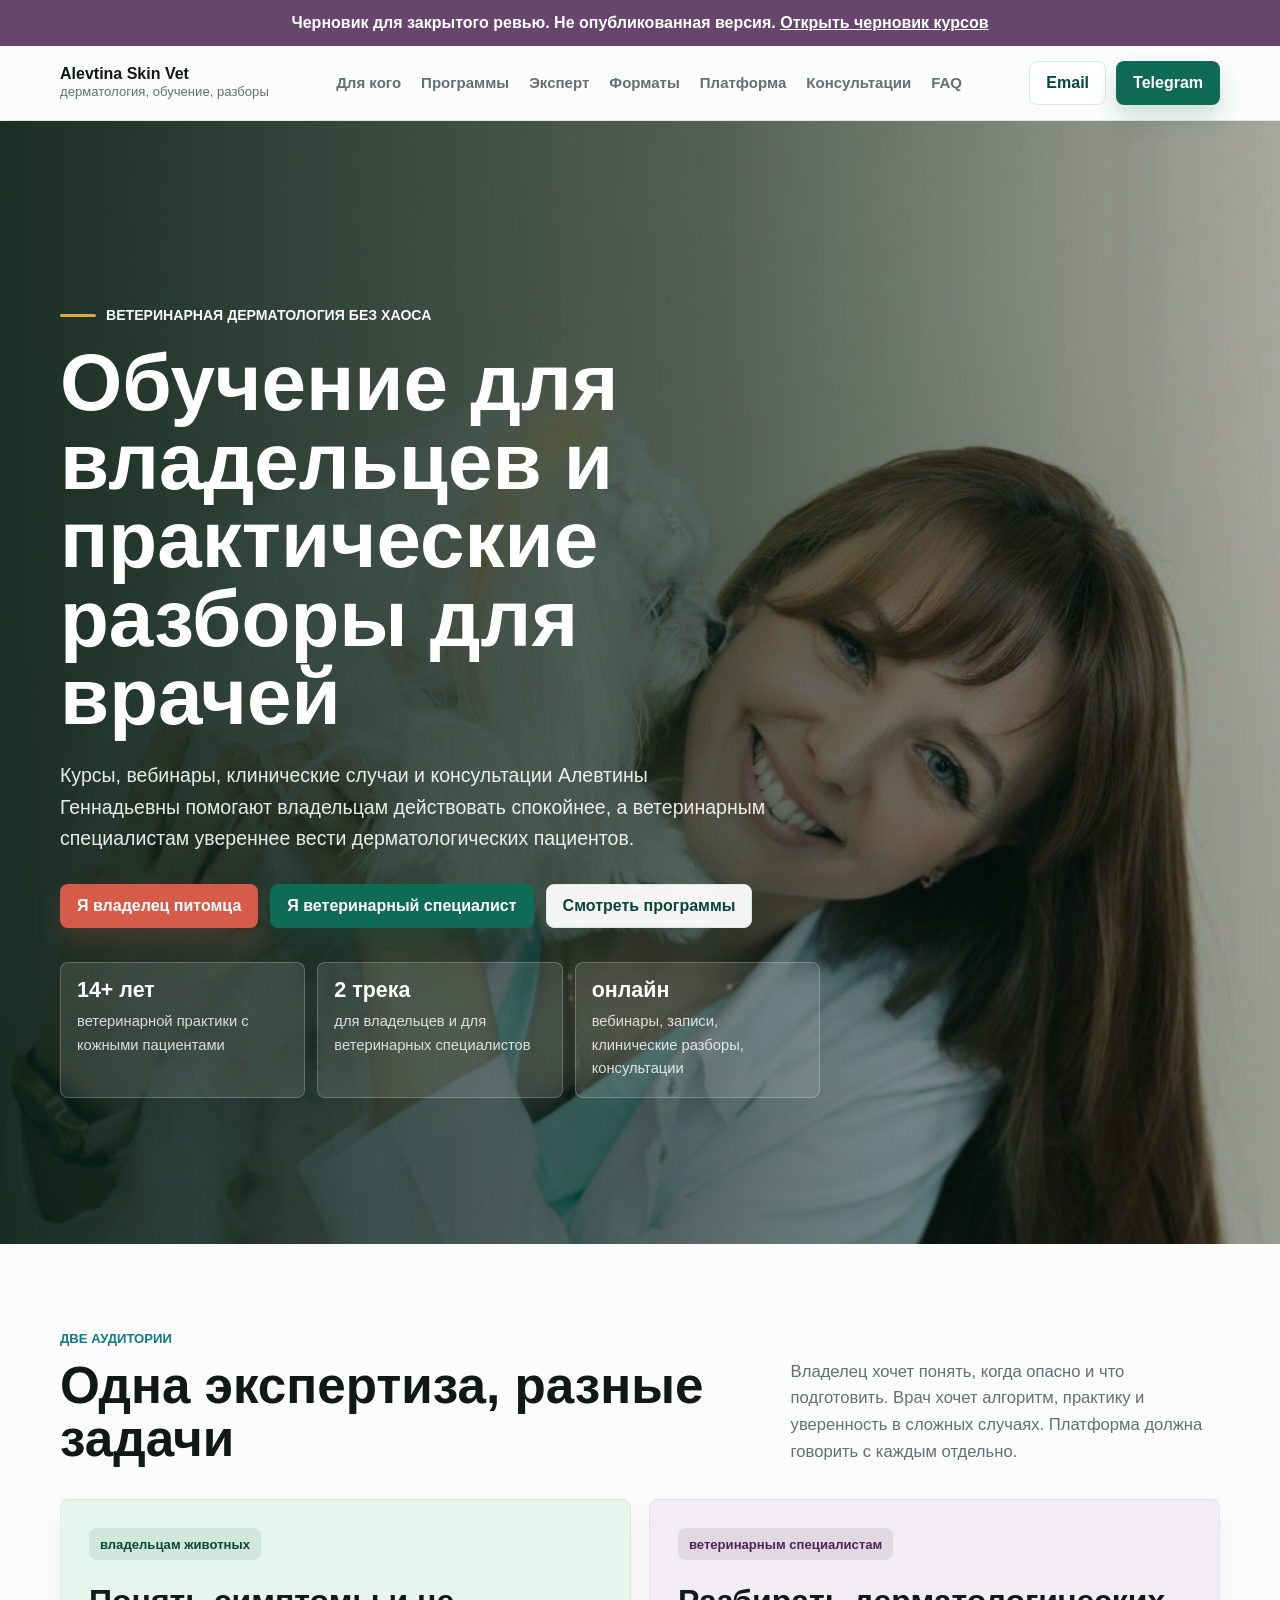
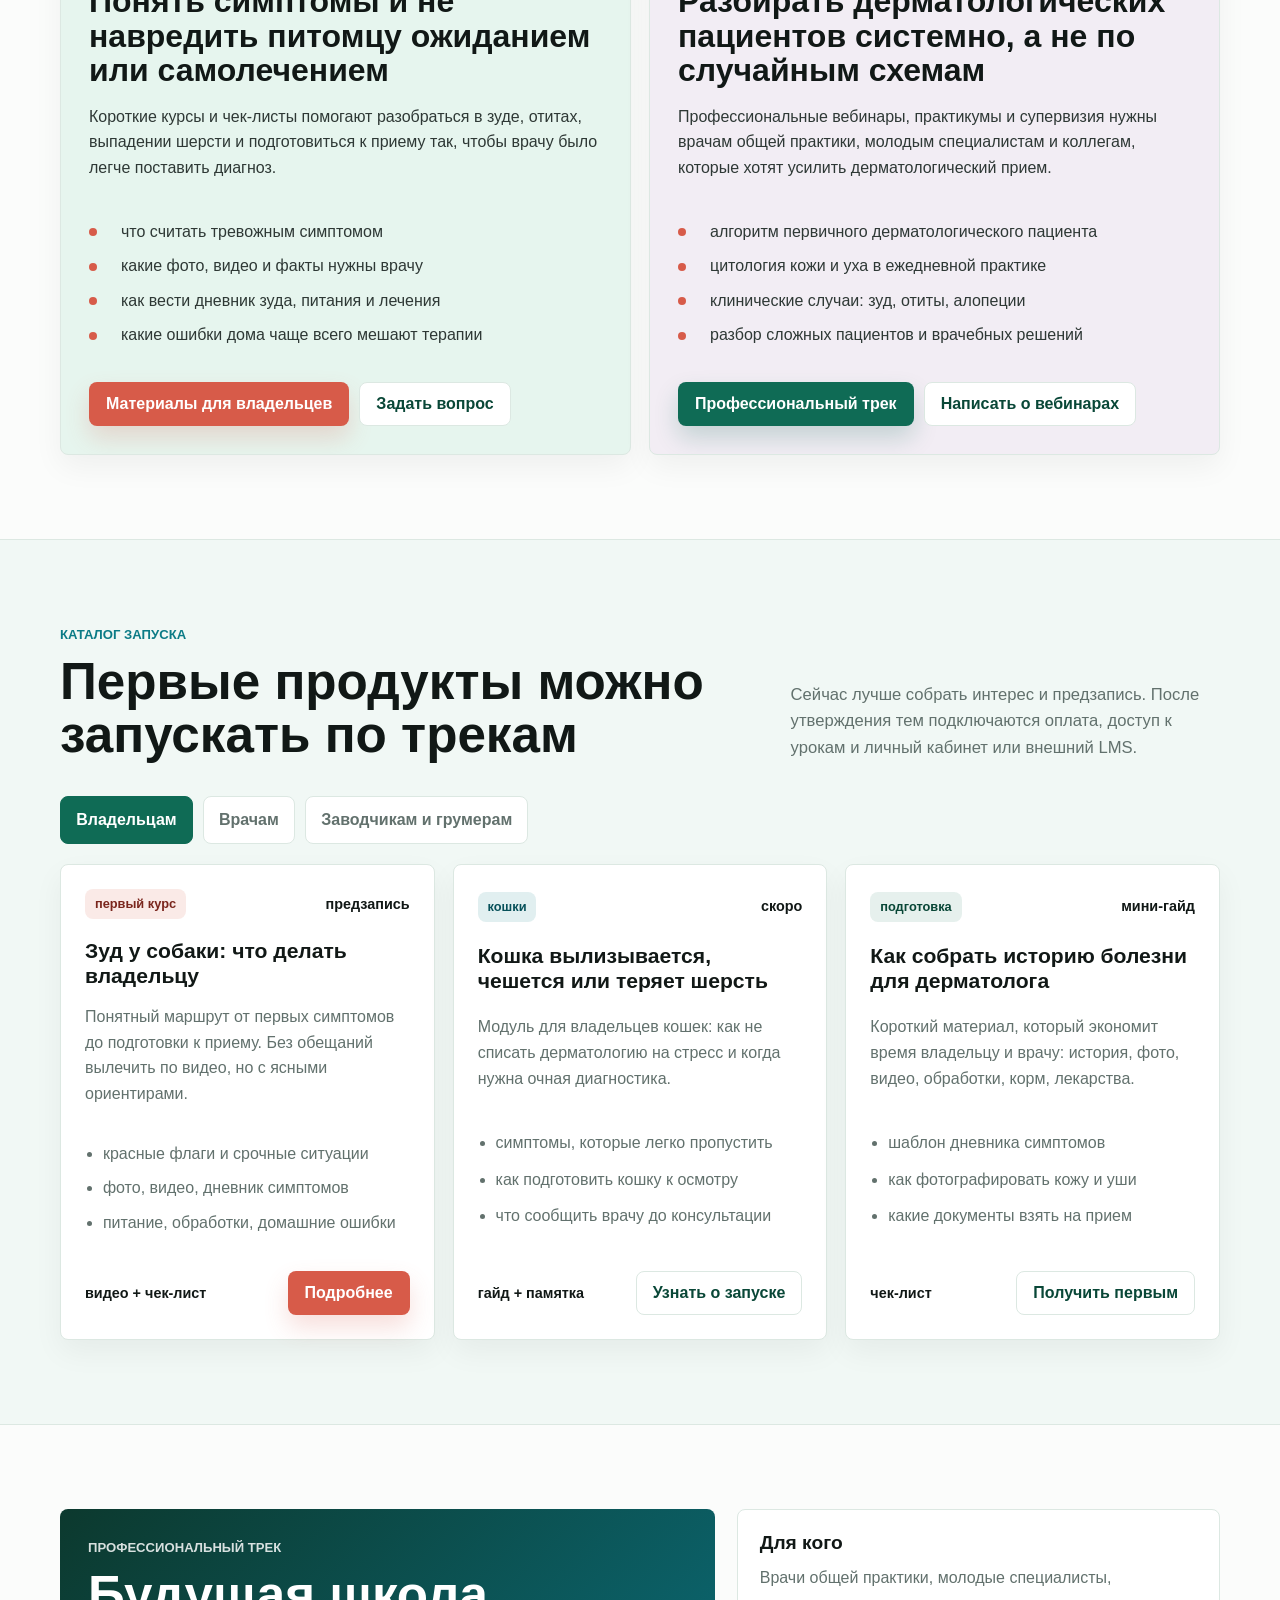
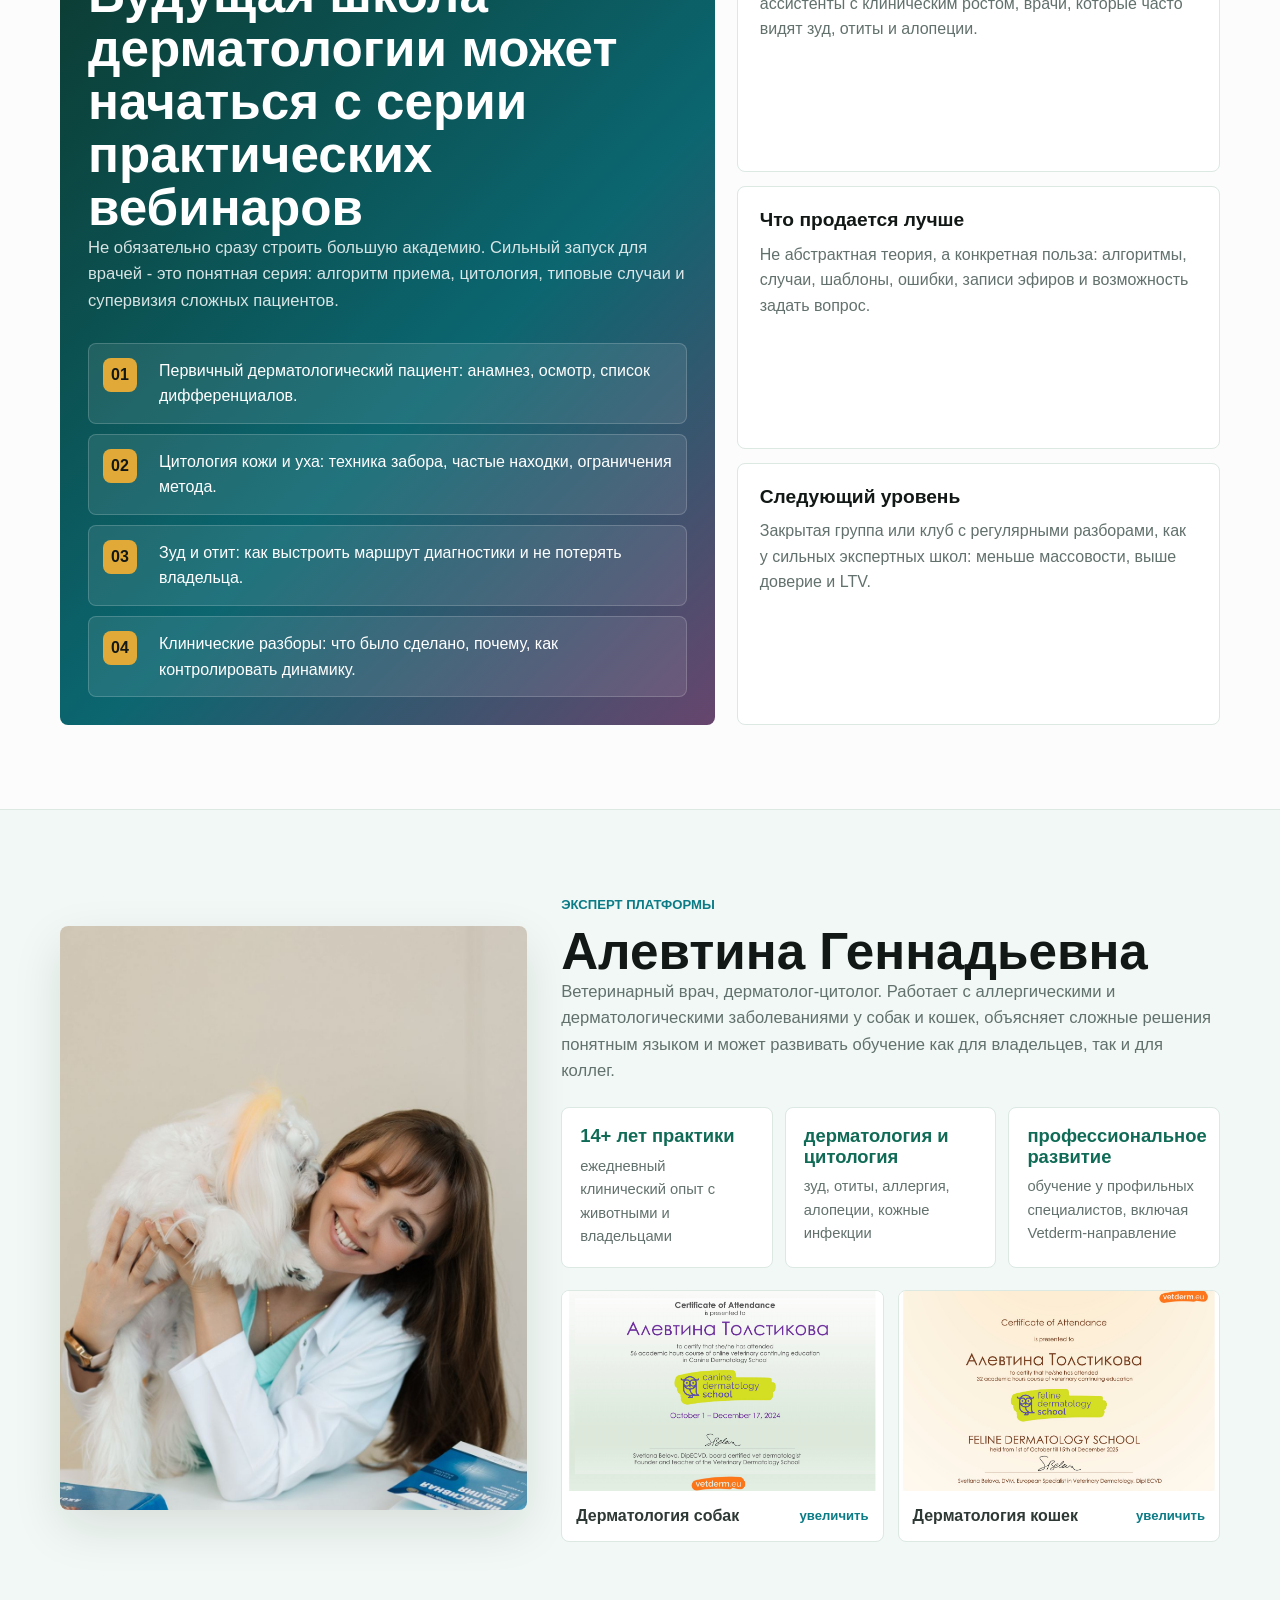
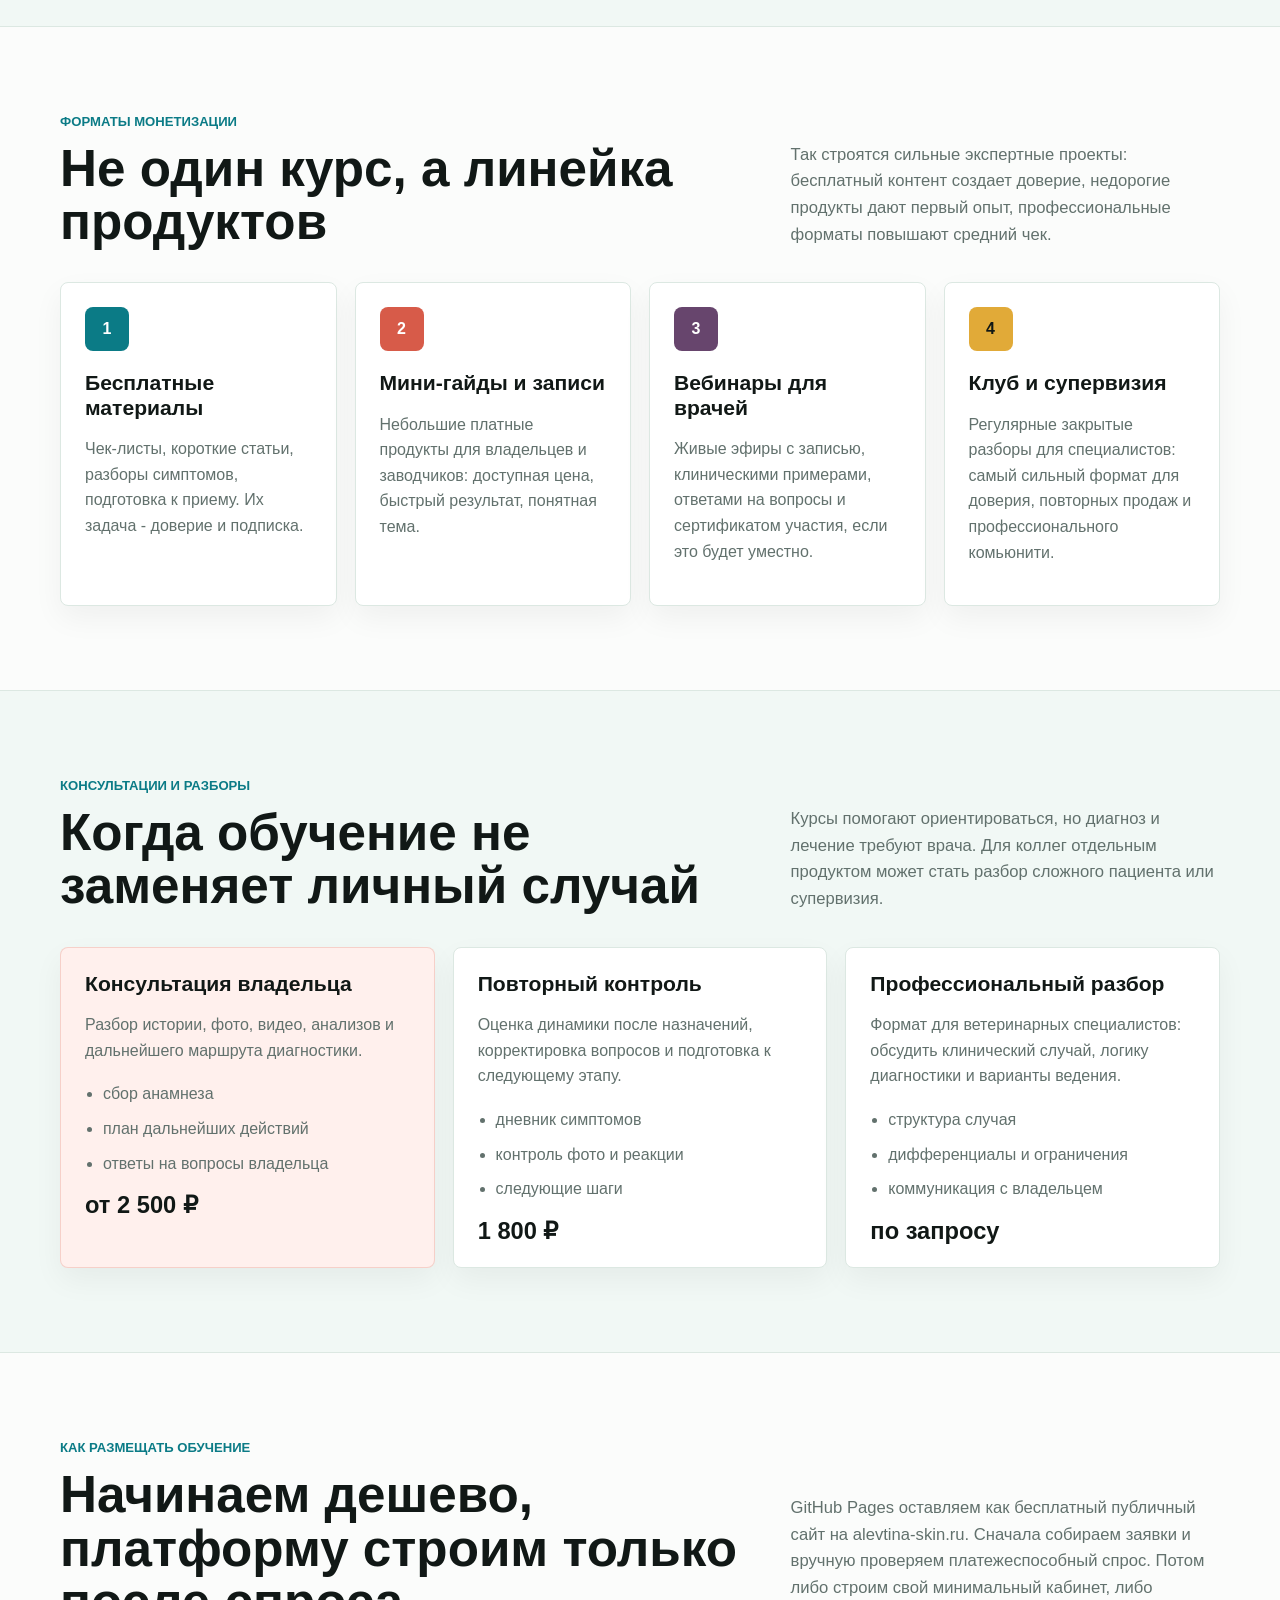
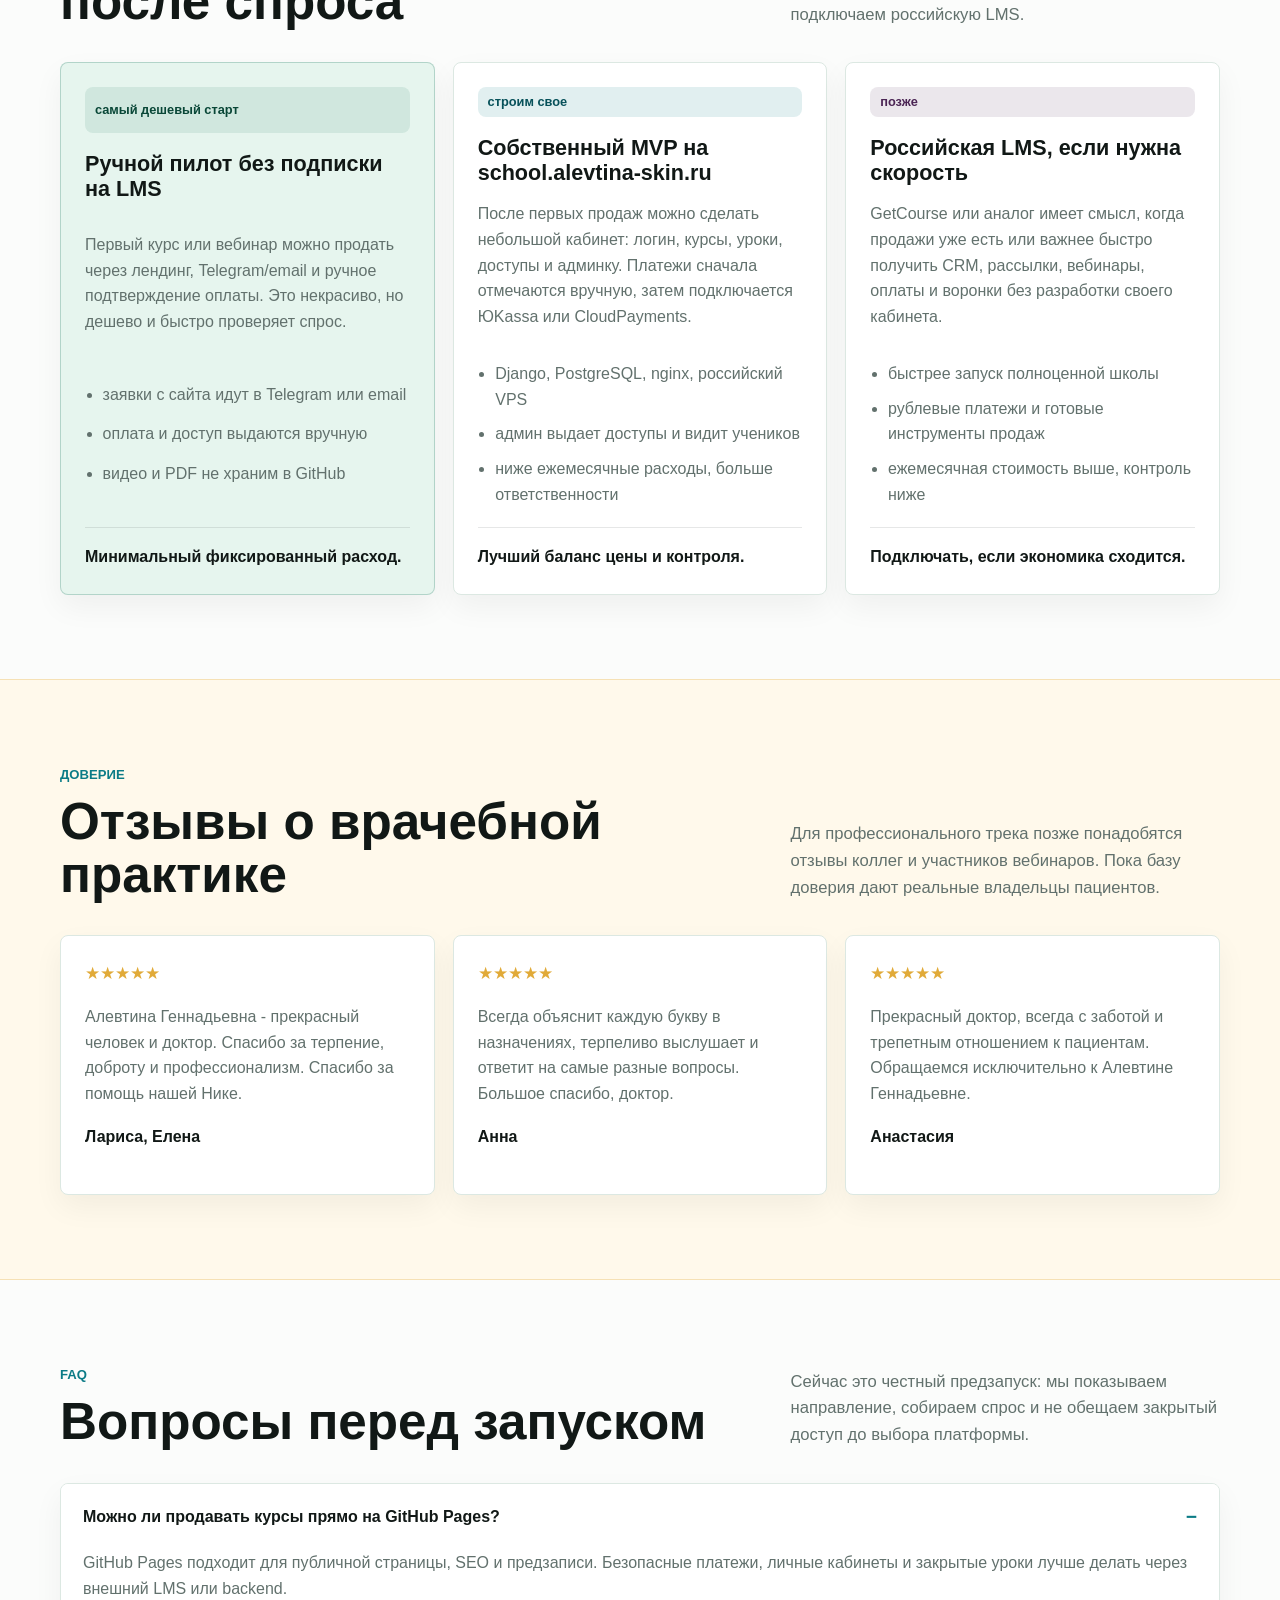
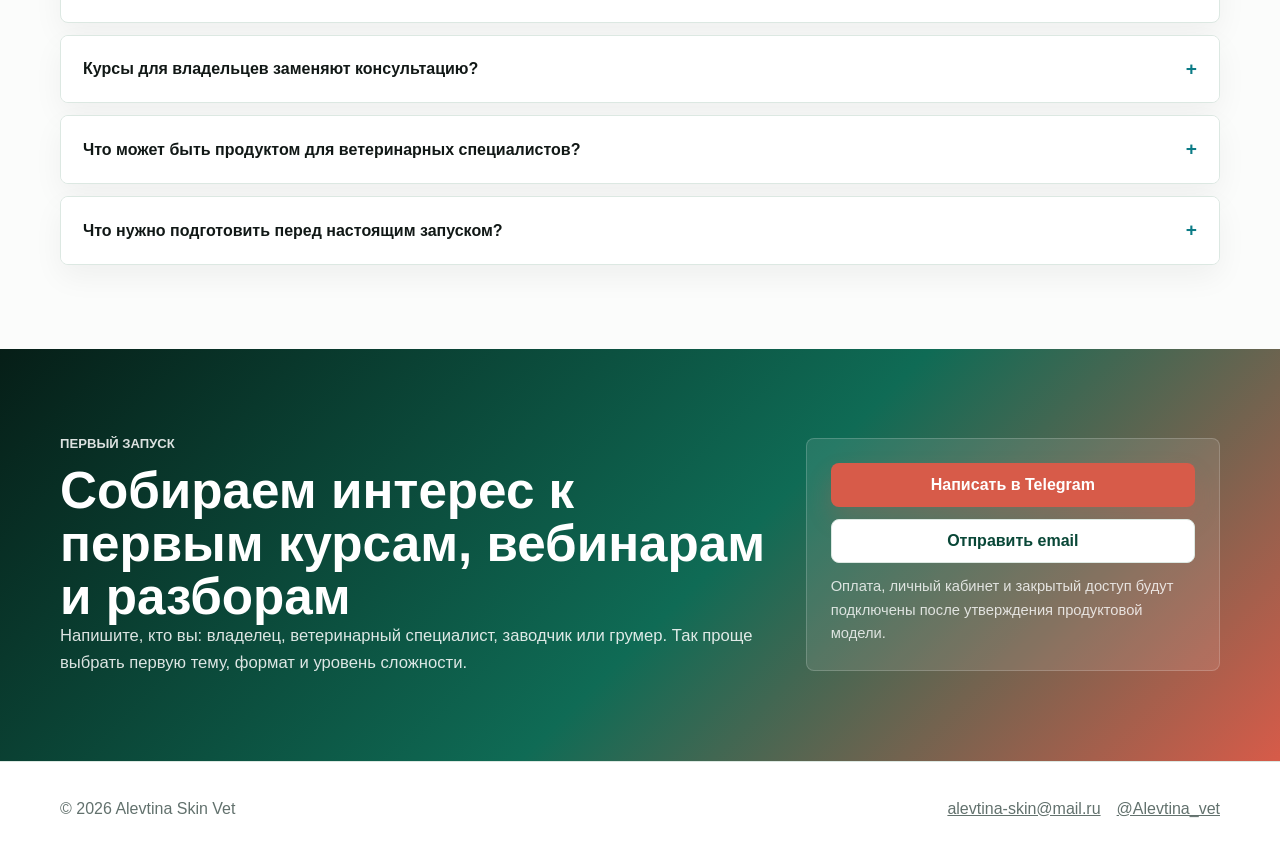
==== index.html @ 511821a4 "Publish Alevtina review draft" ====
<!DOCTYPE html>
<html lang="ru">
<head>
    <meta charset="UTF-8">
    <meta name="viewport" content="width=device-width, initial-scale=1.0, maximum-scale=5.0, user-scalable=yes">
    <meta name="format-detection" content="telephone=no">
    <meta name="description" content="Alevtina Skin Vet: курсы, вебинары, клинические разборы и консультации по ветеринарной дерматологии для владельцев животных и ветеринарных специалистов.">
    <meta name="keywords" content="ветеринарная дерматология, курсы для ветеринаров, вебинары для ветеринарных врачей, зуд у собаки, дерматология кошек, цитология кожи, консультация ветеринарного дерматолога">
    <meta property="og:type" content="website">
    <meta property="og:url" content="https://alevtina-skin.ru/">
    <meta property="og:title" content="Alevtina Skin Vet | Курсы, вебинары и консультации по дерматологии животных">
    <meta property="og:description" content="Образовательная платформа Алевтины Геннадьевны для владельцев животных и ветеринарных специалистов.">
    <meta property="og:image" content="https://alevtina-skin.ru/dr-alya.jpeg">
    <meta property="og:locale" content="ru_RU">
    <meta property="og:site_name" content="Alevtina Skin Vet">
    <meta name="twitter:card" content="summary_large_image">
    <meta name="twitter:title" content="Alevtina Skin Vet | Ветеринарная дерматология">
    <meta name="twitter:description" content="Курсы, вебинары, клинические разборы и консультации для владельцев и врачей.">
    <meta name="twitter:image" content="https://alevtina-skin.ru/dr-alya.jpeg">
    <title>Alevtina Skin Vet | Курсы и консультации по ветеринарной дерматологии</title>
    <meta name="robots" content="noindex, nofollow">
    <link rel="icon" href="favicon.svg" type="image/svg+xml">
    <style>
        :root {
            --ink: #111816;
            --text: #2e3835;
            --muted: #62716d;
            --paper: #fbfcfb;
            --surface: #ffffff;
            --line: #dce8e2;
            --forest: #0f6b55;
            --forest-dark: #094737;
            --teal: #0b7b86;
            --coral: #d75b49;
            --plum: #67456d;
            --gold: #e1aa38;
            --mint: #e6f5ee;
            --sky: #e7f4f7;
            --rose: #fff0ed;
            --lilac: #f2edf4;
            --shadow: 0 18px 50px rgba(17, 24, 22, 0.11);
        }

        * {
            box-sizing: border-box;
        }

        html {
            scroll-behavior: smooth;
        }

        body {
            margin: 0;
            font-family: -apple-system, BlinkMacSystemFont, "Segoe UI", sans-serif;
            color: var(--ink);
            background: var(--paper);
            line-height: 1.6;
            overflow-x: hidden;
            -webkit-font-smoothing: antialiased;
            text-rendering: optimizeLegibility;
        }

        body.modal-open {
            overflow: hidden;
        }

        img {
            display: block;
            max-width: 100%;
        }

        a {
            color: inherit;
        }

        button,
        input,
        textarea,
        select {
            font: inherit;
        }

        .container {
            width: min(1160px, calc(100% - 32px));
            margin: 0 auto;
            min-width: 0;
        }

        .site-header {
            position: sticky;
            top: 0;
            z-index: 40;
            background: rgba(251, 252, 251, 0.94);
            border-bottom: 1px solid rgba(220, 232, 226, 0.95);
            backdrop-filter: blur(18px);
        }

        .nav {
            min-height: 74px;
            display: flex;
            align-items: center;
            justify-content: space-between;
            gap: 18px;
        }

        .brand {
            display: grid;
            gap: 1px;
            flex: 0 0 auto;
            text-decoration: none;
        }

        .brand strong {
            font-size: 1rem;
            line-height: 1.15;
            letter-spacing: 0;
        }

        .brand span {
            color: var(--muted);
            font-size: 0.82rem;
            line-height: 1.2;
        }

        .nav-links {
            display: flex;
            align-items: center;
            justify-content: center;
            gap: 20px;
            padding: 0;
            margin: 0;
            list-style: none;
        }

        .nav-links a {
            color: var(--muted);
            text-decoration: none;
            font-size: 0.94rem;
            font-weight: 700;
        }

        .nav-links a:hover,
        .nav-links a:focus-visible {
            color: var(--forest);
        }

        .nav-actions {
            display: flex;
            align-items: center;
            gap: 10px;
            flex: 0 0 auto;
        }

        .menu-toggle {
            display: none;
            width: 42px;
            height: 42px;
            border: 1px solid var(--line);
            border-radius: 8px;
            background: var(--surface);
            color: var(--ink);
            cursor: pointer;
            font-weight: 800;
        }

        .btn {
            display: inline-flex;
            align-items: center;
            justify-content: center;
            min-height: 44px;
            padding: 0.74rem 1rem;
            border: 1px solid transparent;
            border-radius: 8px;
            cursor: pointer;
            text-decoration: none;
            font-weight: 800;
            line-height: 1.12;
            text-align: center;
            transition: background 160ms ease, border-color 160ms ease, box-shadow 160ms ease, transform 160ms ease;
        }

        .btn:hover,
        .btn:focus-visible {
            transform: translateY(-1px);
        }

        .btn-primary {
            color: #ffffff;
            background: var(--forest);
            box-shadow: 0 12px 24px rgba(15, 107, 85, 0.2);
        }

        .btn-primary:hover,
        .btn-primary:focus-visible {
            background: var(--forest-dark);
        }

        .btn-secondary {
            color: var(--forest-dark);
            background: var(--surface);
            border-color: var(--line);
        }

        .btn-coral {
            color: #ffffff;
            background: var(--coral);
            box-shadow: 0 12px 24px rgba(215, 91, 73, 0.2);
        }

        .btn-dark {
            color: #ffffff;
            background: var(--ink);
        }

        .review-banner {
            padding: 10px 16px;
            color: #ffffff;
            background: #67456d;
            text-align: center;
            font-weight: 800;
        }

        .review-banner a {
            color: #ffffff;
            text-decoration: underline;
        }

        .hero {
            min-height: calc(100svh - 74px);
            display: grid;
            align-items: end;
            color: #ffffff;
            background-image:
                linear-gradient(90deg, rgba(6, 30, 23, 0.9), rgba(6, 30, 23, 0.62) 56%, rgba(6, 30, 23, 0.2)),
                url("dr-alya.jpeg");
            background-size: cover;
            background-position: 66% 30%;
        }

        .hero-content {
            width: min(790px, 100%);
            min-width: 0;
            padding: 94px 0 62px;
        }

        .eyebrow {
            display: inline-flex;
            align-items: center;
            gap: 10px;
            margin: 0 0 18px;
            color: #f7fbfa;
            font-size: 0.88rem;
            font-weight: 800;
            text-transform: uppercase;
            letter-spacing: 0;
        }

        .eyebrow::before {
            content: "";
            width: 36px;
            height: 3px;
            border-radius: 8px;
            background: var(--gold);
        }

        h1,
        h2,
        h3,
        p,
        li {
            overflow-wrap: anywhere;
            word-break: normal;
        }

        h1 {
            max-width: 790px;
            margin: 0;
            font-size: 5rem;
            line-height: 0.98;
            letter-spacing: 0;
        }

        .hero-lead {
            max-width: 710px;
            margin: 24px 0 0;
            color: rgba(255, 255, 255, 0.9);
            font-size: 1.22rem;
        }

        .hero-actions {
            display: flex;
            flex-wrap: wrap;
            gap: 12px;
            margin-top: 30px;
        }

        .hero .btn-secondary {
            background: rgba(255, 255, 255, 0.94);
        }

        .hero-proof {
            display: grid;
            grid-template-columns: repeat(3, minmax(0, 1fr));
            gap: 12px;
            max-width: 760px;
            margin-top: 34px;
        }

        .proof-item {
            min-height: 98px;
            padding: 16px;
            border: 1px solid rgba(255, 255, 255, 0.22);
            border-radius: 8px;
            background: rgba(255, 255, 255, 0.11);
        }

        .proof-item strong {
            display: block;
            font-size: 1.34rem;
            line-height: 1.08;
        }

        .proof-item span {
            display: block;
            margin-top: 8px;
            color: rgba(255, 255, 255, 0.82);
            font-size: 0.92rem;
        }

        section {
            padding: 84px 0;
            scroll-margin-top: 88px;
        }

        .section-intro {
            display: grid;
            grid-template-columns: minmax(0, 0.9fr) minmax(280px, 0.55fr);
            gap: 28px;
            align-items: end;
            margin-bottom: 34px;
        }

        .section-kicker {
            margin: 0 0 10px;
            color: var(--teal);
            font-size: 0.82rem;
            font-weight: 800;
            text-transform: uppercase;
            letter-spacing: 0;
        }

        .section-title {
            margin: 0;
            font-size: 3.2rem;
            line-height: 1.04;
            letter-spacing: 0;
        }

        .section-copy {
            margin: 0;
            color: var(--muted);
            font-size: 1.04rem;
        }

        .audience-grid,
        .product-grid,
        .format-grid,
        .consult-grid,
        .review-grid {
            display: grid;
            grid-template-columns: repeat(3, minmax(0, 1fr));
            gap: 18px;
        }

        .audience-grid {
            grid-template-columns: repeat(2, minmax(0, 1fr));
        }

        .card,
        .audience-card,
        .product-card,
        .format-card,
        .consult-card,
        .review-card,
        .faq-item {
            border: 1px solid var(--line);
            border-radius: 8px;
            background: var(--surface);
            box-shadow: 0 12px 30px rgba(17, 24, 22, 0.05);
        }

        .audience-card {
            min-height: 430px;
            display: grid;
            padding: 28px;
            position: relative;
            overflow: hidden;
        }

        .audience-card.owner {
            background: var(--mint);
        }

        .audience-card.doctor {
            background: var(--lilac);
        }

        .audience-label {
            display: inline-flex;
            width: fit-content;
            min-height: 32px;
            align-items: center;
            padding: 0.25rem 0.68rem;
            border-radius: 8px;
            color: var(--forest-dark);
            background: rgba(15, 107, 85, 0.1);
            font-size: 0.82rem;
            font-weight: 800;
        }

        .audience-card.doctor .audience-label {
            color: #4b2554;
            background: rgba(103, 69, 109, 0.12);
        }

        .audience-card h2 {
            margin: 24px 0 0;
            font-size: 2rem;
            line-height: 1.08;
            letter-spacing: 0;
        }

        .audience-card p {
            color: var(--text);
        }

        .check-list {
            display: grid;
            gap: 9px;
            margin: 22px 0;
            padding: 0;
            list-style: none;
            color: var(--text);
        }

        .check-list li {
            display: grid;
            grid-template-columns: 22px minmax(0, 1fr);
            gap: 10px;
        }

        .check-list li::before {
            content: "";
            width: 8px;
            height: 8px;
            margin-top: 0.6rem;
            border-radius: 8px;
            background: var(--coral);
        }

        .audience-actions {
            display: flex;
            flex-wrap: wrap;
            gap: 10px;
            align-self: end;
            margin-top: 12px;
        }

        .band {
            background: #f1f8f5;
            border-block: 1px solid var(--line);
        }

        .tabs {
            display: flex;
            gap: 10px;
            flex-wrap: wrap;
            margin-bottom: 20px;
        }

        .tab-button {
            min-height: 44px;
            padding: 0.66rem 0.95rem;
            border: 1px solid var(--line);
            border-radius: 8px;
            color: var(--muted);
            background: var(--surface);
            cursor: pointer;
            font-weight: 800;
        }

        .tab-button.active {
            color: #ffffff;
            border-color: var(--forest);
            background: var(--forest);
        }

        .product-panel {
            display: none;
        }

        .product-panel.active {
            display: block;
        }

        .product-card {
            min-height: 360px;
            display: grid;
            padding: 24px;
        }

        .product-topline {
            display: flex;
            align-items: center;
            justify-content: space-between;
            gap: 12px;
            margin-bottom: 20px;
        }

        .tag {
            display: inline-flex;
            align-items: center;
            min-height: 30px;
            padding: 0.24rem 0.62rem;
            border-radius: 8px;
            color: var(--forest-dark);
            background: rgba(15, 107, 85, 0.1);
            font-size: 0.8rem;
            font-weight: 800;
        }

        .tag.coral {
            color: #7a261d;
            background: rgba(215, 91, 73, 0.13);
        }

        .tag.plum {
            color: #4b2554;
            background: rgba(103, 69, 109, 0.13);
        }

        .tag.blue {
            color: #07515a;
            background: rgba(11, 123, 134, 0.12);
        }

        .status {
            color: var(--ink);
            font-size: 0.9rem;
            font-weight: 800;
            white-space: nowrap;
        }

        .product-card h3,
        .format-card h3,
        .consult-card h3,
        .faq-item h3 {
            margin: 0;
            font-size: 1.32rem;
            line-height: 1.16;
            letter-spacing: 0;
        }

        .product-card p,
        .format-card p,
        .consult-card p,
        .faq-item p,
        .review-card p {
            color: var(--muted);
        }

        .product-card ul,
        .consult-card ul {
            display: grid;
            gap: 9px;
            margin: 18px 0;
            padding-left: 1.12rem;
            color: var(--muted);
        }

        .product-footer {
            display: flex;
            align-items: center;
            justify-content: space-between;
            gap: 12px;
            align-self: end;
            margin-top: 18px;
        }

        .program-layout {
            display: grid;
            grid-template-columns: minmax(0, 0.84fr) minmax(300px, 0.62fr);
            gap: 22px;
            align-items: stretch;
        }

        .program-main {
            padding: 28px;
            border-radius: 8px;
            color: #ffffff;
            background: linear-gradient(135deg, #0c392e, #0b6670 58%, #67456d);
        }

        .program-main .section-kicker,
        .program-main .section-copy {
            color: rgba(255, 255, 255, 0.84);
        }

        .program-main .section-title {
            max-width: 740px;
        }

        .module-list {
            display: grid;
            gap: 10px;
            margin: 28px 0 0;
            padding: 0;
            list-style: none;
        }

        .module-list li {
            display: grid;
            grid-template-columns: 44px minmax(0, 1fr);
            gap: 12px;
            align-items: start;
            padding: 14px;
            border: 1px solid rgba(255, 255, 255, 0.18);
            border-radius: 8px;
            background: rgba(255, 255, 255, 0.09);
        }

        .module-list strong {
            display: grid;
            place-items: center;
            width: 34px;
            height: 34px;
            border-radius: 8px;
            color: var(--ink);
            background: var(--gold);
        }

        .program-side {
            display: grid;
            gap: 14px;
        }

        .side-note {
            padding: 22px;
            border: 1px solid var(--line);
            border-radius: 8px;
            background: var(--surface);
        }

        .side-note h3 {
            margin: 0 0 10px;
            font-size: 1.2rem;
            line-height: 1.18;
        }

        .side-note p {
            margin: 0;
            color: var(--muted);
        }

        .doctor-layout {
            display: grid;
            grid-template-columns: minmax(260px, 0.78fr) minmax(0, 1.1fr);
            gap: 34px;
            align-items: center;
        }

        .doctor-photo {
            overflow: hidden;
            border-radius: 8px;
            box-shadow: var(--shadow);
            background: var(--surface);
        }

        .doctor-photo img {
            width: 100%;
            aspect-ratio: 4 / 5;
            object-fit: cover;
            object-position: 50% 20%;
        }

        .doctor-copy {
            display: grid;
            gap: 22px;
        }

        .credential-row {
            display: grid;
            grid-template-columns: repeat(3, minmax(0, 1fr));
            gap: 12px;
        }

        .credential {
            min-height: 120px;
            padding: 18px;
            border: 1px solid var(--line);
            border-radius: 8px;
            background: var(--surface);
        }

        .credential strong {
            display: block;
            color: var(--forest);
            font-size: 1.15rem;
            line-height: 1.12;
        }

        .credential span {
            display: block;
            margin-top: 8px;
            color: var(--muted);
            font-size: 0.92rem;
        }

        .certificate-grid {
            display: grid;
            grid-template-columns: repeat(2, minmax(0, 1fr));
            gap: 14px;
        }

        .certificate-button {
            padding: 0;
            overflow: hidden;
            border: 1px solid var(--line);
            border-radius: 8px;
            background: var(--surface);
            cursor: zoom-in;
            text-align: left;
        }

        .certificate-button img {
            width: 100%;
            aspect-ratio: 16 / 10;
            object-fit: cover;
        }

        .certificate-button span {
            display: flex;
            align-items: center;
            justify-content: space-between;
            gap: 10px;
            padding: 12px 14px;
            color: var(--text);
            font-weight: 800;
        }

        .certificate-button span::after {
            content: "увеличить";
            color: var(--teal);
            font-size: 0.82rem;
            font-weight: 800;
        }

        .format-card,
        .consult-card,
        .review-card {
            min-height: 260px;
            padding: 24px;
        }

        .format-number {
            display: inline-grid;
            place-items: center;
            width: 44px;
            height: 44px;
            margin-bottom: 20px;
            border-radius: 8px;
            color: #ffffff;
            background: var(--teal);
            font-weight: 800;
        }

        .format-card:nth-child(2) .format-number {
            background: var(--coral);
        }

        .format-card:nth-child(3) .format-number {
            background: var(--plum);
        }

        .format-card:nth-child(4) .format-number {
            color: var(--ink);
            background: var(--gold);
        }

        .format-grid {
            grid-template-columns: repeat(4, minmax(0, 1fr));
        }

        .consult-card.highlight {
            background: var(--rose);
            border-color: rgba(215, 91, 73, 0.22);
        }

        .price {
            margin-top: 18px;
            font-size: 1.48rem;
            line-height: 1;
            font-weight: 800;
        }

        .reviews {
            background: #fff9eb;
            border-block: 1px solid rgba(225, 170, 56, 0.3);
        }

        .stars {
            color: var(--gold);
            font-size: 1.08rem;
            letter-spacing: 0;
        }

        .review-author {
            display: block;
            margin-top: 18px;
            color: var(--ink);
            font-weight: 800;
        }

        .faq-list {
            display: grid;
            gap: 12px;
        }

        .faq-item {
            overflow: hidden;
        }

        .faq-question {
            width: 100%;
            min-height: 64px;
            display: flex;
            align-items: center;
            justify-content: space-between;
            gap: 14px;
            padding: 18px 22px;
            border: 0;
            color: var(--ink);
            background: var(--surface);
            cursor: pointer;
            text-align: left;
            font-weight: 800;
        }

        .faq-question span:last-child {
            flex: 0 0 auto;
            color: var(--teal);
            font-size: 1.2rem;
        }

        .faq-answer {
            display: none;
            padding: 0 22px 20px;
            color: var(--muted);
        }

        .faq-item.open .faq-answer {
            display: block;
        }

        .cta {
            color: #ffffff;
            background: linear-gradient(135deg, #061e17, #0f6b55 55%, #d75b49);
        }

        .cta-layout {
            display: grid;
            grid-template-columns: minmax(0, 0.95fr) minmax(260px, 0.55fr);
            gap: 30px;
            align-items: center;
        }

        .cta .section-kicker,
        .cta .section-copy {
            color: rgba(255, 255, 255, 0.86);
        }

        .cta-actions {
            display: grid;
            gap: 12px;
            padding: 24px;
            border: 1px solid rgba(255, 255, 255, 0.18);
            border-radius: 8px;
            background: rgba(255, 255, 255, 0.1);
        }

        .cta-actions span {
            color: rgba(255, 255, 255, 0.8);
            font-size: 0.92rem;
        }

        .hosting-grid {
            display: grid;
            grid-template-columns: repeat(3, minmax(0, 1fr));
            gap: 18px;
        }

        .hosting-card {
            min-height: 390px;
            display: grid;
            padding: 24px;
            border: 1px solid var(--line);
            border-radius: 8px;
            background: var(--surface);
            box-shadow: 0 12px 30px rgba(17, 24, 22, 0.05);
        }

        .hosting-card.recommended {
            background: var(--mint);
            border-color: rgba(15, 107, 85, 0.24);
        }

        .hosting-card h3 {
            margin: 18px 0 0;
            font-size: 1.35rem;
            line-height: 1.16;
        }

        .hosting-card p {
            color: var(--muted);
        }

        .hosting-card ul {
            display: grid;
            gap: 9px;
            margin: 16px 0 0;
            padding-left: 1.1rem;
            color: var(--muted);
        }

        .hosting-verdict {
            align-self: end;
            margin-top: 20px;
            padding-top: 16px;
            border-top: 1px solid rgba(17, 24, 22, 0.1);
            color: var(--ink);
            font-weight: 800;
        }

        .site-footer {
            padding: 34px 0;
            border-top: 1px solid var(--line);
            color: var(--muted);
            background: var(--surface);
        }

        .footer-layout {
            display: flex;
            justify-content: space-between;
            gap: 18px;
            flex-wrap: wrap;
        }

        .footer-links {
            display: flex;
            gap: 16px;
            flex-wrap: wrap;
        }

        .lightbox {
            position: fixed;
            inset: 0;
            z-index: 80;
            display: none;
            align-items: center;
            justify-content: center;
            padding: 20px;
            background: rgba(6, 18, 15, 0.82);
        }

        .lightbox.open {
            display: flex;
        }

        .lightbox-dialog {
            width: min(1180px, calc(100vw - 24px));
            height: calc(100svh - 24px);
            display: grid;
            grid-template-rows: auto minmax(0, 1fr) auto;
            overflow: hidden;
            border-radius: 8px;
            background: var(--surface);
            box-shadow: var(--shadow);
        }

        .lightbox-header,
        .lightbox-caption {
            display: flex;
            align-items: center;
            justify-content: space-between;
            gap: 12px;
            padding: 14px 16px;
        }

        .lightbox-header {
            border-bottom: 1px solid var(--line);
        }

        .lightbox-title {
            margin: 0;
            font-size: 1rem;
            font-weight: 800;
        }

        .lightbox-close {
            width: 42px;
            height: 42px;
            border: 1px solid var(--line);
            border-radius: 8px;
            background: var(--surface);
            cursor: pointer;
            font-weight: 800;
        }

        .lightbox-body {
            display: flex;
            align-items: center;
            justify-content: center;
            min-height: 0;
            padding: 12px;
            overflow: auto;
            background: #eef4f1;
        }

        .lightbox-body img {
            width: auto;
            max-width: 100%;
            max-height: 100%;
            height: auto;
            object-fit: contain;
        }

        .lightbox-caption {
            color: var(--muted);
            border-top: 1px solid var(--line);
        }

        @media (max-width: 1040px) {
            h1 {
                font-size: 4rem;
            }

            .section-title {
                font-size: 2.6rem;
            }

            .format-grid {
                grid-template-columns: repeat(2, minmax(0, 1fr));
            }
        }

        @media (max-width: 920px) {
            .menu-toggle {
                display: inline-flex;
                align-items: center;
                justify-content: center;
            }

            .nav-links {
                position: absolute;
                top: 74px;
                left: 16px;
                right: 16px;
                display: none;
                padding: 16px;
                border: 1px solid var(--line);
                border-radius: 8px;
                background: var(--surface);
                box-shadow: var(--shadow);
            }

            .nav-links.open {
                display: grid;
            }

            .nav-actions .btn-secondary {
                display: none;
            }

            .section-intro,
            .program-layout,
            .doctor-layout,
            .cta-layout {
                grid-template-columns: 1fr;
            }

            .audience-grid,
            .product-grid,
            .hosting-grid,
            .consult-grid,
            .review-grid {
                grid-template-columns: 1fr 1fr;
            }
        }

        @media (max-width: 680px) {
            .container {
                width: min(100% - 24px, 1160px);
            }

            .brand span {
                display: none;
            }

            .nav {
                min-height: 68px;
            }

            .nav-links {
                top: 68px;
            }

            .nav-actions .btn-primary {
                display: none;
            }

            .hero {
                min-height: calc(100svh - 68px);
                background-position: 78% center;
            }

            .hero-content {
                padding: 72px 0 42px;
            }

            h1 {
                font-size: 2.15rem;
                line-height: 1.08;
            }

            .hero-lead {
                font-size: 1rem;
            }

            .section-title {
                font-size: 2rem;
            }

            .hero-proof,
            .audience-grid,
            .product-grid,
            .format-grid,
            .hosting-grid,
            .consult-grid,
            .review-grid,
            .credential-row,
            .certificate-grid {
                grid-template-columns: 1fr;
            }

            .audience-card,
            .product-card,
            .format-card,
            .consult-card,
            .review-card {
                min-height: auto;
            }

            .product-footer {
                align-items: flex-start;
                flex-direction: column;
            }

            .hero-actions,
            .audience-actions {
                flex-direction: column;
            }

            .hero-proof {
                gap: 10px;
            }

            .proof-item {
                min-height: auto;
            }

            .lightbox {
                padding: 12px;
            }

            .lightbox-dialog {
                height: auto;
                max-height: calc(100svh - 24px);
            }

            .lightbox-body {
                max-height: calc(100svh - 170px);
            }

            .lightbox-body img {
                width: 100%;
            }

            .hero-actions .btn,
            .audience-actions .btn {
                width: 100%;
            }

            section {
                padding: 62px 0;
            }
        }
    </style>
</head>
<body>
    <div class="review-banner">
        Черновик для закрытого ревью. Не опубликованная версия. <a href="course-review.html">Открыть черновик курсов</a>
    </div>
    <header class="site-header">
        <div class="container">
            <nav class="nav" aria-label="Основная навигация">
                <a class="brand" href="#top" aria-label="Alevtina Skin Vet">
                    <strong>Alevtina Skin Vet</strong>
                    <span>дерматология, обучение, разборы</span>
                </a>
                <ul class="nav-links" id="navLinks">
                    <li><a href="#audiences">Для кого</a></li>
                    <li><a href="#products">Программы</a></li>
                    <li><a href="#doctor">Эксперт</a></li>
                    <li><a href="#formats">Форматы</a></li>
                    <li><a href="#hosting">Платформа</a></li>
                    <li><a href="#consulting">Консультации</a></li>
                    <li><a href="#faq">FAQ</a></li>
                </ul>
                <div class="nav-actions">
                    <a class="btn btn-secondary" href="mailto:alevtina-skin@mail.ru">Email</a>
                    <a class="btn btn-primary" href="https://t.me/Alevtina_vet" target="_blank" rel="noopener noreferrer">Telegram</a>
                    <button class="menu-toggle" type="button" id="menuToggle" aria-label="Открыть меню" aria-expanded="false">☰</button>
                </div>
            </nav>
        </div>
    </header>

    <main id="top">
        <section class="hero" aria-labelledby="hero-title">
            <div class="container">
                <div class="hero-content">
                    <p class="eyebrow">ветеринарная дерматология без хаоса</p>
                    <h1 id="hero-title">Обучение для владельцев и практические разборы для врачей</h1>
                    <p class="hero-lead">
                        Курсы, вебинары, клинические случаи и консультации Алевтины Геннадьевны помогают владельцам действовать спокойнее, а ветеринарным специалистам увереннее вести дерматологических пациентов.
                    </p>
                    <div class="hero-actions">
                        <a class="btn btn-coral" href="#owners">Я владелец питомца</a>
                        <a class="btn btn-primary" href="#doctors">Я ветеринарный специалист</a>
                        <a class="btn btn-secondary" href="#products">Смотреть программы</a>
                    </div>
                    <div class="hero-proof" aria-label="Ключевые факты">
                        <div class="proof-item">
                            <strong>14+ лет</strong>
                            <span>ветеринарной практики с кожными пациентами</span>
                        </div>
                        <div class="proof-item">
                            <strong>2 трека</strong>
                            <span>для владельцев и для ветеринарных специалистов</span>
                        </div>
                        <div class="proof-item">
                            <strong>онлайн</strong>
                            <span>вебинары, записи, клинические разборы, консультации</span>
                        </div>
                    </div>
                </div>
            </div>
        </section>

        <section id="audiences" aria-labelledby="audiences-title">
            <div class="container">
                <div class="section-intro">
                    <div>
                        <p class="section-kicker">две аудитории</p>
                        <h2 class="section-title" id="audiences-title">Одна экспертиза, разные задачи</h2>
                    </div>
                    <p class="section-copy">
                        Владелец хочет понять, когда опасно и что подготовить. Врач хочет алгоритм, практику и уверенность в сложных случаях. Платформа должна говорить с каждым отдельно.
                    </p>
                </div>
                <div class="audience-grid">
                    <article class="audience-card owner" id="owners">
                        <span class="audience-label">владельцам животных</span>
                        <h2>Понять симптомы и не навредить питомцу ожиданием или самолечением</h2>
                        <p>
                            Короткие курсы и чек-листы помогают разобраться в зуде, отитах, выпадении шерсти и подготовиться к приему так, чтобы врачу было легче поставить диагноз.
                        </p>
                        <ul class="check-list">
                            <li>что считать тревожным симптомом</li>
                            <li>какие фото, видео и факты нужны врачу</li>
                            <li>как вести дневник зуда, питания и лечения</li>
                            <li>какие ошибки дома чаще всего мешают терапии</li>
                        </ul>
                        <div class="audience-actions">
                            <a class="btn btn-coral" href="#products">Материалы для владельцев</a>
                            <a class="btn btn-secondary" href="https://t.me/Alevtina_vet" target="_blank" rel="noopener noreferrer">Задать вопрос</a>
                        </div>
                    </article>
                    <article class="audience-card doctor" id="doctors">
                        <span class="audience-label">ветеринарным специалистам</span>
                        <h2>Разбирать дерматологических пациентов системно, а не по случайным схемам</h2>
                        <p>
                            Профессиональные вебинары, практикумы и супервизия нужны врачам общей практики, молодым специалистам и коллегам, которые хотят усилить дерматологический прием.
                        </p>
                        <ul class="check-list">
                            <li>алгоритм первичного дерматологического пациента</li>
                            <li>цитология кожи и уха в ежедневной практике</li>
                            <li>клинические случаи: зуд, отиты, алопеции</li>
                            <li>разбор сложных пациентов и врачебных решений</li>
                        </ul>
                        <div class="audience-actions">
                            <a class="btn btn-primary" href="#pro-track">Профессиональный трек</a>
                            <a class="btn btn-secondary" href="mailto:alevtina-skin@mail.ru?subject=Профессиональное%20обучение%20по%20дерматологии">Написать о вебинарах</a>
                        </div>
                    </article>
                </div>
            </div>
        </section>

        <section class="band" id="products" aria-labelledby="products-title">
            <div class="container">
                <div class="section-intro">
                    <div>
                        <p class="section-kicker">каталог запуска</p>
                        <h2 class="section-title" id="products-title">Первые продукты можно запускать по трекам</h2>
                    </div>
                    <p class="section-copy">
                        Сейчас лучше собрать интерес и предзапись. После утверждения тем подключаются оплата, доступ к урокам и личный кабинет или внешний LMS.
                    </p>
                </div>

                <div class="tabs" role="tablist" aria-label="Треки программ">
                    <button class="tab-button active" type="button" role="tab" aria-selected="true" aria-controls="panel-owners" data-tab="owners">Владельцам</button>
                    <button class="tab-button" type="button" role="tab" aria-selected="false" aria-controls="panel-doctors" data-tab="doctors">Врачам</button>
                    <button class="tab-button" type="button" role="tab" aria-selected="false" aria-controls="panel-breeders" data-tab="breeders">Заводчикам и грумерам</button>
                </div>

                <div class="product-panel active" id="panel-owners" role="tabpanel" data-panel="owners">
                    <div class="product-grid">
                        <article class="product-card">
                            <div class="product-topline">
                                <span class="tag coral">первый курс</span>
                                <span class="status">предзапись</span>
                            </div>
                            <h3>Зуд у собаки: что делать владельцу</h3>
                            <p>Понятный маршрут от первых симптомов до подготовки к приему. Без обещаний вылечить по видео, но с ясными ориентирами.</p>
                            <ul>
                                <li>красные флаги и срочные ситуации</li>
                                <li>фото, видео, дневник симптомов</li>
                                <li>питание, обработки, домашние ошибки</li>
                            </ul>
                            <div class="product-footer">
                                <span class="status">видео + чек-лист</span>
                                <a class="btn btn-coral" href="owners/itching-dog.html">Подробнее</a>
                            </div>
                        </article>
                        <article class="product-card">
                            <div class="product-topline">
                                <span class="tag blue">кошки</span>
                                <span class="status">скоро</span>
                            </div>
                            <h3>Кошка вылизывается, чешется или теряет шерсть</h3>
                            <p>Модуль для владельцев кошек: как не списать дерматологию на стресс и когда нужна очная диагностика.</p>
                            <ul>
                                <li>симптомы, которые легко пропустить</li>
                                <li>как подготовить кошку к осмотру</li>
                                <li>что сообщить врачу до консультации</li>
                            </ul>
                            <div class="product-footer">
                                <span class="status">гайд + памятка</span>
                                <a class="btn btn-secondary" href="mailto:alevtina-skin@mail.ru?subject=Курс%20для%20владельцев%20кошек">Узнать о запуске</a>
                            </div>
                        </article>
                        <article class="product-card">
                            <div class="product-topline">
                                <span class="tag">подготовка</span>
                                <span class="status">мини-гайд</span>
                            </div>
                            <h3>Как собрать историю болезни для дерматолога</h3>
                            <p>Короткий материал, который экономит время владельцу и врачу: история, фото, видео, обработки, корм, лекарства.</p>
                            <ul>
                                <li>шаблон дневника симптомов</li>
                                <li>как фотографировать кожу и уши</li>
                                <li>какие документы взять на прием</li>
                            </ul>
                            <div class="product-footer">
                                <span class="status">чек-лист</span>
                                <a class="btn btn-secondary" href="https://t.me/Alevtina_vet" target="_blank" rel="noopener noreferrer">Получить первым</a>
                            </div>
                        </article>
                    </div>
                </div>

                <div class="product-panel" id="panel-doctors" role="tabpanel" data-panel="doctors">
                    <div class="product-grid">
                        <article class="product-card">
                            <div class="product-topline">
                                <span class="tag plum">вебинар</span>
                                <span class="status">пилот</span>
                            </div>
                            <h3>Алгоритм первичного дерматологического пациента</h3>
                            <p>Для врачей общей практики: как структурировать прием, какие вопросы задать, где не торопиться с терапией.</p>
                            <ul>
                                <li>анамнез и осмотр без лишнего шума</li>
                                <li>первичные дифференциалы</li>
                                <li>план диагностики и коммуникация с владельцем</li>
                            </ul>
                            <div class="product-footer">
                                <span class="status">живой эфир + запись</span>
                                <a class="btn btn-primary" href="doctors/dermatology-first-appointment.html">Подробнее</a>
                            </div>
                        </article>
                        <article class="product-card">
                            <div class="product-topline">
                                <span class="tag blue">практикум</span>
                                <span class="status">скоро</span>
                            </div>
                            <h3>Цитология кожи и уха: базовый практикум</h3>
                            <p>Мини-курс для врачей, которым нужен рабочий фундамент по мазкам-отпечаткам, скотч-тестам и интерпретации.</p>
                            <ul>
                                <li>когда и какой материал брать</li>
                                <li>типичные находки и ошибки</li>
                                <li>как связать цитологию с лечением</li>
                            </ul>
                            <div class="product-footer">
                                <span class="status">уроки + случаи</span>
                                <a class="btn btn-secondary" href="https://t.me/Alevtina_vet" target="_blank" rel="noopener noreferrer">Написать</a>
                            </div>
                        </article>
                        <article class="product-card">
                            <div class="product-topline">
                                <span class="tag coral">разборы</span>
                                <span class="status">клуб</span>
                            </div>
                            <h3>Клинические случаи: зуд, отиты, алопеции</h3>
                            <p>Формат для регулярной практики: короткая теория, история пациента, решения, ошибки и обсуждение вопросов.</p>
                            <ul>
                                <li>реальные клинические сценарии</li>
                                <li>логика назначений и контроля</li>
                                <li>обсуждение сложных решений</li>
                            </ul>
                            <div class="product-footer">
                                <span class="status">закрытая группа</span>
                                <a class="btn btn-secondary" href="mailto:alevtina-skin@mail.ru?subject=Клуб%20клинических%20разборов">В лист ожидания</a>
                            </div>
                        </article>
                    </div>
                </div>

                <div class="product-panel" id="panel-breeders" role="tabpanel" data-panel="breeders">
                    <div class="product-grid">
                        <article class="product-card">
                            <div class="product-topline">
                                <span class="tag">питомники</span>
                                <span class="status">идея</span>
                            </div>
                            <h3>Кожные проблемы в питомнике: ранние признаки и маршрутизация</h3>
                            <p>Практичный вебинар для заводчиков: что отслеживать, как вести журнал и когда подключать врача.</p>
                            <ul>
                                <li>зуд, отиты, перхоть, выпадение шерсти</li>
                                <li>гигиена и обработка среды</li>
                                <li>документы и коммуникация с владельцами</li>
                            </ul>
                            <div class="product-footer">
                                <span class="status">вебинар</span>
                                <a class="btn btn-secondary" href="mailto:alevtina-skin@mail.ru?subject=Вебинар%20для%20заводчиков">Обсудить тему</a>
                            </div>
                        </article>
                        <article class="product-card">
                            <div class="product-topline">
                                <span class="tag blue">груминг</span>
                                <span class="status">скоро</span>
                            </div>
                            <h3>Когда грумеру стоит рекомендовать дерматолога</h3>
                            <p>Границы ответственности, тревожные признаки и корректная коммуникация с владельцем без постановки диагнозов.</p>
                            <ul>
                                <li>что можно заметить во время груминга</li>
                                <li>как описать проблему владельцу</li>
                                <li>когда нельзя продолжать процедуру</li>
                            </ul>
                            <div class="product-footer">
                                <span class="status">мини-курс</span>
                                <a class="btn btn-secondary" href="https://t.me/Alevtina_vet" target="_blank" rel="noopener noreferrer">В список интереса</a>
                            </div>
                        </article>
                        <article class="product-card">
                            <div class="product-topline">
                                <span class="tag plum">совместно</span>
                                <span class="status">пилот</span>
                            </div>
                            <h3>Дерматологический чек-лист для команды ухода</h3>
                            <p>Единый язык между владельцем, грумером, заводчиком и врачом: симптомы, сроки, фото и история.</p>
                            <ul>
                                <li>шаблон наблюдения</li>
                                <li>границы домашних рекомендаций</li>
                                <li>как не затягивать обращение</li>
                            </ul>
                            <div class="product-footer">
                                <span class="status">PDF + видео</span>
                                <a class="btn btn-secondary" href="mailto:alevtina-skin@mail.ru?subject=Чек-лист%20для%20команды%20ухода">Запросить</a>
                            </div>
                        </article>
                    </div>
                </div>
            </div>
        </section>

        <section id="pro-track" aria-labelledby="pro-track-title">
            <div class="container">
                <div class="program-layout">
                    <div class="program-main">
                        <p class="section-kicker">профессиональный трек</p>
                        <h2 class="section-title" id="pro-track-title">Будущая школа дерматологии может начаться с серии практических вебинаров</h2>
                        <p class="section-copy">
                            Не обязательно сразу строить большую академию. Сильный запуск для врачей - это понятная серия: алгоритм приема, цитология, типовые случаи и супервизия сложных пациентов.
                        </p>
                        <ul class="module-list">
                            <li>
                                <strong>01</strong>
                                <span>Первичный дерматологический пациент: анамнез, осмотр, список дифференциалов.</span>
                            </li>
                            <li>
                                <strong>02</strong>
                                <span>Цитология кожи и уха: техника забора, частые находки, ограничения метода.</span>
                            </li>
                            <li>
                                <strong>03</strong>
                                <span>Зуд и отит: как выстроить маршрут диагностики и не потерять владельца.</span>
                            </li>
                            <li>
                                <strong>04</strong>
                                <span>Клинические разборы: что было сделано, почему, как контролировать динамику.</span>
                            </li>
                        </ul>
                    </div>
                    <div class="program-side">
                        <div class="side-note">
                            <h3>Для кого</h3>
                            <p>Врачи общей практики, молодые специалисты, ассистенты с клиническим ростом, врачи, которые часто видят зуд, отиты и алопеции.</p>
                        </div>
                        <div class="side-note">
                            <h3>Что продается лучше</h3>
                            <p>Не абстрактная теория, а конкретная польза: алгоритмы, случаи, шаблоны, ошибки, записи эфиров и возможность задать вопрос.</p>
                        </div>
                        <div class="side-note">
                            <h3>Следующий уровень</h3>
                            <p>Закрытая группа или клуб с регулярными разборами, как у сильных экспертных школ: меньше массовости, выше доверие и LTV.</p>
                        </div>
                    </div>
                </div>
            </div>
        </section>

        <section class="band" id="doctor" aria-labelledby="doctor-title">
            <div class="container">
                <div class="doctor-layout">
                    <div class="doctor-photo">
                        <img src="dr-alya.jpeg" alt="Алевтина Геннадьевна, ветеринарный врач-дерматолог" loading="lazy">
                    </div>
                    <div class="doctor-copy">
                        <div>
                            <p class="section-kicker">эксперт платформы</p>
                            <h2 class="section-title" id="doctor-title">Алевтина Геннадьевна</h2>
                            <p class="section-copy">
                                Ветеринарный врач, дерматолог-цитолог. Работает с аллергическими и дерматологическими заболеваниями у собак и кошек, объясняет сложные решения понятным языком и может развивать обучение как для владельцев, так и для коллег.
                            </p>
                        </div>
                        <div class="credential-row">
                            <div class="credential">
                                <strong>14+ лет практики</strong>
                                <span>ежедневный клинический опыт с животными и владельцами</span>
                            </div>
                            <div class="credential">
                                <strong>дерматология и цитология</strong>
                                <span>зуд, отиты, аллергия, алопеции, кожные инфекции</span>
                            </div>
                            <div class="credential">
                                <strong>профессиональное развитие</strong>
                                <span>обучение у профильных специалистов, включая Vetderm-направление</span>
                            </div>
                        </div>
                        <div class="certificate-grid" aria-label="Сертификаты">
                            <button class="certificate-button" type="button" data-certificate="certificate_canine.jpg" data-title="Сертификат по дерматологии собак">
                                <img src="certificate_canine.jpg" alt="Сертификат по дерматологии собак" loading="lazy">
                                <span>Дерматология собак</span>
                            </button>
                            <button class="certificate-button" type="button" data-certificate="certificate_feline.jpg" data-title="Сертификат по дерматологии кошек">
                                <img src="certificate_feline.jpg" alt="Сертификат по дерматологии кошек" loading="lazy">
                                <span>Дерматология кошек</span>
                            </button>
                        </div>
                    </div>
                </div>
            </div>
        </section>

        <section id="formats" aria-labelledby="formats-title">
            <div class="container">
                <div class="section-intro">
                    <div>
                        <p class="section-kicker">форматы монетизации</p>
                        <h2 class="section-title" id="formats-title">Не один курс, а линейка продуктов</h2>
                    </div>
                    <p class="section-copy">
                        Так строятся сильные экспертные проекты: бесплатный контент создает доверие, недорогие продукты дают первый опыт, профессиональные форматы повышают средний чек.
                    </p>
                </div>
                <div class="format-grid">
                    <article class="format-card">
                        <span class="format-number">1</span>
                        <h3>Бесплатные материалы</h3>
                        <p>Чек-листы, короткие статьи, разборы симптомов, подготовка к приему. Их задача - доверие и подписка.</p>
                    </article>
                    <article class="format-card">
                        <span class="format-number">2</span>
                        <h3>Мини-гайды и записи</h3>
                        <p>Небольшие платные продукты для владельцев и заводчиков: доступная цена, быстрый результат, понятная тема.</p>
                    </article>
                    <article class="format-card">
                        <span class="format-number">3</span>
                        <h3>Вебинары для врачей</h3>
                        <p>Живые эфиры с записью, клиническими примерами, ответами на вопросы и сертификатом участия, если это будет уместно.</p>
                    </article>
                    <article class="format-card">
                        <span class="format-number">4</span>
                        <h3>Клуб и супервизия</h3>
                        <p>Регулярные закрытые разборы для специалистов: самый сильный формат для доверия, повторных продаж и профессионального комьюнити.</p>
                    </article>
                </div>
            </div>
        </section>

        <section class="band" id="consulting" aria-labelledby="consulting-title">
            <div class="container">
                <div class="section-intro">
                    <div>
                        <p class="section-kicker">консультации и разборы</p>
                        <h2 class="section-title" id="consulting-title">Когда обучение не заменяет личный случай</h2>
                    </div>
                    <p class="section-copy">
                        Курсы помогают ориентироваться, но диагноз и лечение требуют врача. Для коллег отдельным продуктом может стать разбор сложного пациента или супервизия.
                    </p>
                </div>
                <div class="consult-grid">
                    <article class="consult-card highlight">
                        <h3>Консультация владельца</h3>
                        <p>Разбор истории, фото, видео, анализов и дальнейшего маршрута диагностики.</p>
                        <ul>
                            <li>сбор анамнеза</li>
                            <li>план дальнейших действий</li>
                            <li>ответы на вопросы владельца</li>
                        </ul>
                        <div class="price">от 2 500 ₽</div>
                    </article>
                    <article class="consult-card">
                        <h3>Повторный контроль</h3>
                        <p>Оценка динамики после назначений, корректировка вопросов и подготовка к следующему этапу.</p>
                        <ul>
                            <li>дневник симптомов</li>
                            <li>контроль фото и реакции</li>
                            <li>следующие шаги</li>
                        </ul>
                        <div class="price">1 800 ₽</div>
                    </article>
                    <article class="consult-card">
                        <h3>Профессиональный разбор</h3>
                        <p>Формат для ветеринарных специалистов: обсудить клинический случай, логику диагностики и варианты ведения.</p>
                        <ul>
                            <li>структура случая</li>
                            <li>дифференциалы и ограничения</li>
                            <li>коммуникация с владельцем</li>
                        </ul>
                        <div class="price">по запросу</div>
                    </article>
                </div>
            </div>
        </section>

        <section id="hosting" aria-labelledby="hosting-title">
            <div class="container">
                <div class="section-intro">
                    <div>
                        <p class="section-kicker">как размещать обучение</p>
                        <h2 class="section-title" id="hosting-title">Начинаем дешево, платформу строим только после спроса</h2>
                    </div>
                    <p class="section-copy">
                        GitHub Pages оставляем как бесплатный публичный сайт на alevtina-skin.ru. Сначала собираем заявки и вручную проверяем платежеспособный спрос. Потом либо строим свой минимальный кабинет, либо подключаем российскую LMS.
                    </p>
                </div>
                <div class="hosting-grid">
                    <article class="hosting-card recommended">
                        <span class="tag">самый дешевый старт</span>
                        <h3>Ручной пилот без подписки на LMS</h3>
                        <p>Первый курс или вебинар можно продать через лендинг, Telegram/email и ручное подтверждение оплаты. Это некрасиво, но дешево и быстро проверяет спрос.</p>
                        <ul>
                            <li>заявки с сайта идут в Telegram или email</li>
                            <li>оплата и доступ выдаются вручную</li>
                            <li>видео и PDF не храним в GitHub</li>
                        </ul>
                        <div class="hosting-verdict">Минимальный фиксированный расход.</div>
                    </article>
                    <article class="hosting-card">
                        <span class="tag blue">строим свое</span>
                        <h3>Собственный MVP на school.alevtina-skin.ru</h3>
                        <p>После первых продаж можно сделать небольшой кабинет: логин, курсы, уроки, доступы и админку. Платежи сначала отмечаются вручную, затем подключается ЮKassa или CloudPayments.</p>
                        <ul>
                            <li>Django, PostgreSQL, nginx, российский VPS</li>
                            <li>админ выдает доступы и видит учеников</li>
                            <li>ниже ежемесячные расходы, больше ответственности</li>
                        </ul>
                        <div class="hosting-verdict">Лучший баланс цены и контроля.</div>
                    </article>
                    <article class="hosting-card">
                        <span class="tag plum">позже</span>
                        <h3>Российская LMS, если нужна скорость</h3>
                        <p>GetCourse или аналог имеет смысл, когда продажи уже есть или важнее быстро получить CRM, рассылки, вебинары, оплаты и воронки без разработки своего кабинета.</p>
                        <ul>
                            <li>быстрее запуск полноценной школы</li>
                            <li>рублевые платежи и готовые инструменты продаж</li>
                            <li>ежемесячная стоимость выше, контроль ниже</li>
                        </ul>
                        <div class="hosting-verdict">Подключать, если экономика сходится.</div>
                    </article>
                </div>
            </div>
        </section>

        <section class="reviews" id="reviews" aria-labelledby="reviews-title">
            <div class="container">
                <div class="section-intro">
                    <div>
                        <p class="section-kicker">доверие</p>
                        <h2 class="section-title" id="reviews-title">Отзывы о врачебной практике</h2>
                    </div>
                    <p class="section-copy">
                        Для профессионального трека позже понадобятся отзывы коллег и участников вебинаров. Пока базу доверия дают реальные владельцы пациентов.
                    </p>
                </div>
                <div class="review-grid">
                    <article class="review-card">
                        <div class="stars">★★★★★</div>
                        <p>Алевтина Геннадьевна - прекрасный человек и доктор. Спасибо за терпение, доброту и профессионализм. Спасибо за помощь нашей Нике.</p>
                        <span class="review-author">Лариса, Елена</span>
                    </article>
                    <article class="review-card">
                        <div class="stars">★★★★★</div>
                        <p>Всегда объяснит каждую букву в назначениях, терпеливо выслушает и ответит на самые разные вопросы. Большое спасибо, доктор.</p>
                        <span class="review-author">Анна</span>
                    </article>
                    <article class="review-card">
                        <div class="stars">★★★★★</div>
                        <p>Прекрасный доктор, всегда с заботой и трепетным отношением к пациентам. Обращаемся исключительно к Алевтине Геннадьевне.</p>
                        <span class="review-author">Анастасия</span>
                    </article>
                </div>
            </div>
        </section>

        <section id="faq" aria-labelledby="faq-title">
            <div class="container">
                <div class="section-intro">
                    <div>
                        <p class="section-kicker">FAQ</p>
                        <h2 class="section-title" id="faq-title">Вопросы перед запуском</h2>
                    </div>
                    <p class="section-copy">
                        Сейчас это честный предзапуск: мы показываем направление, собираем спрос и не обещаем закрытый доступ до выбора платформы.
                    </p>
                </div>
                <div class="faq-list">
                    <article class="faq-item open">
                        <button class="faq-question" type="button" aria-expanded="true">
                            <span>Можно ли продавать курсы прямо на GitHub Pages?</span>
                            <span aria-hidden="true">−</span>
                        </button>
                        <div class="faq-answer">
                            GitHub Pages подходит для публичной страницы, SEO и предзаписи. Безопасные платежи, личные кабинеты и закрытые уроки лучше делать через внешний LMS или backend.
                        </div>
                    </article>
                    <article class="faq-item">
                        <button class="faq-question" type="button" aria-expanded="false">
                            <span>Курсы для владельцев заменяют консультацию?</span>
                            <span aria-hidden="true">+</span>
                        </button>
                        <div class="faq-answer">
                            Нет. Они помогают понять симптомы, подготовиться к врачу и избежать грубых ошибок. Диагностика и лечение остаются задачей врача.
                        </div>
                    </article>
                    <article class="faq-item">
                        <button class="faq-question" type="button" aria-expanded="false">
                            <span>Что может быть продуктом для ветеринарных специалистов?</span>
                            <span aria-hidden="true">+</span>
                        </button>
                        <div class="faq-answer">
                            Вебинары, записи, практикумы по цитологии, клинические разборы, закрытая группа, супервизия сложных случаев и серия занятий по алгоритму дерматологического приема.
                        </div>
                    </article>
                    <article class="faq-item">
                        <button class="faq-question" type="button" aria-expanded="false">
                            <span>Что нужно подготовить перед настоящим запуском?</span>
                            <span aria-hidden="true">+</span>
                        </button>
                        <div class="faq-answer">
                            Утвердить первые темы, цены, форматы, медицинский дисклеймер, оферту, обработку персональных данных, способ оплаты, видео-хостинг и доступ к материалам.
                        </div>
                    </article>
                </div>
            </div>
        </section>

        <section class="cta" aria-labelledby="cta-title">
            <div class="container">
                <div class="cta-layout">
                    <div>
                        <p class="section-kicker">первый запуск</p>
                        <h2 class="section-title" id="cta-title">Собираем интерес к первым курсам, вебинарам и разборам</h2>
                        <p class="section-copy">
                            Напишите, кто вы: владелец, ветеринарный специалист, заводчик или грумер. Так проще выбрать первую тему, формат и уровень сложности.
                        </p>
                    </div>
                    <div class="cta-actions">
                        <a class="btn btn-coral" href="https://t.me/Alevtina_vet" target="_blank" rel="noopener noreferrer">Написать в Telegram</a>
                        <a class="btn btn-secondary" href="mailto:alevtina-skin@mail.ru?subject=Интерес%20к%20обучению%20Alevtina%20Skin%20Vet">Отправить email</a>
                        <span>Оплата, личный кабинет и закрытый доступ будут подключены после утверждения продуктовой модели.</span>
                    </div>
                </div>
            </div>
        </section>
    </main>

    <footer class="site-footer">
        <div class="container">
            <div class="footer-layout">
                <span>© 2026 Alevtina Skin Vet</span>
                <div class="footer-links">
                    <a href="mailto:alevtina-skin@mail.ru">alevtina-skin@mail.ru</a>
                    <a href="https://t.me/Alevtina_vet" target="_blank" rel="noopener noreferrer">@Alevtina_vet</a>
                </div>
            </div>
        </div>
    </footer>

    <div class="lightbox" id="certificateLightbox" aria-hidden="true">
        <div class="lightbox-dialog" role="dialog" aria-modal="true" aria-labelledby="lightboxTitle">
            <div class="lightbox-header">
                <p class="lightbox-title" id="lightboxTitle">Сертификат</p>
                <button class="lightbox-close" type="button" id="lightboxClose" aria-label="Закрыть сертификат">×</button>
            </div>
            <div class="lightbox-body">
                <img src="" alt="" id="lightboxImage">
            </div>
            <div class="lightbox-caption" id="lightboxCaption">Нажмите Esc или область вне окна, чтобы закрыть.</div>
        </div>
    </div>

    <script src="script.js" defer></script>
</body>
</html>
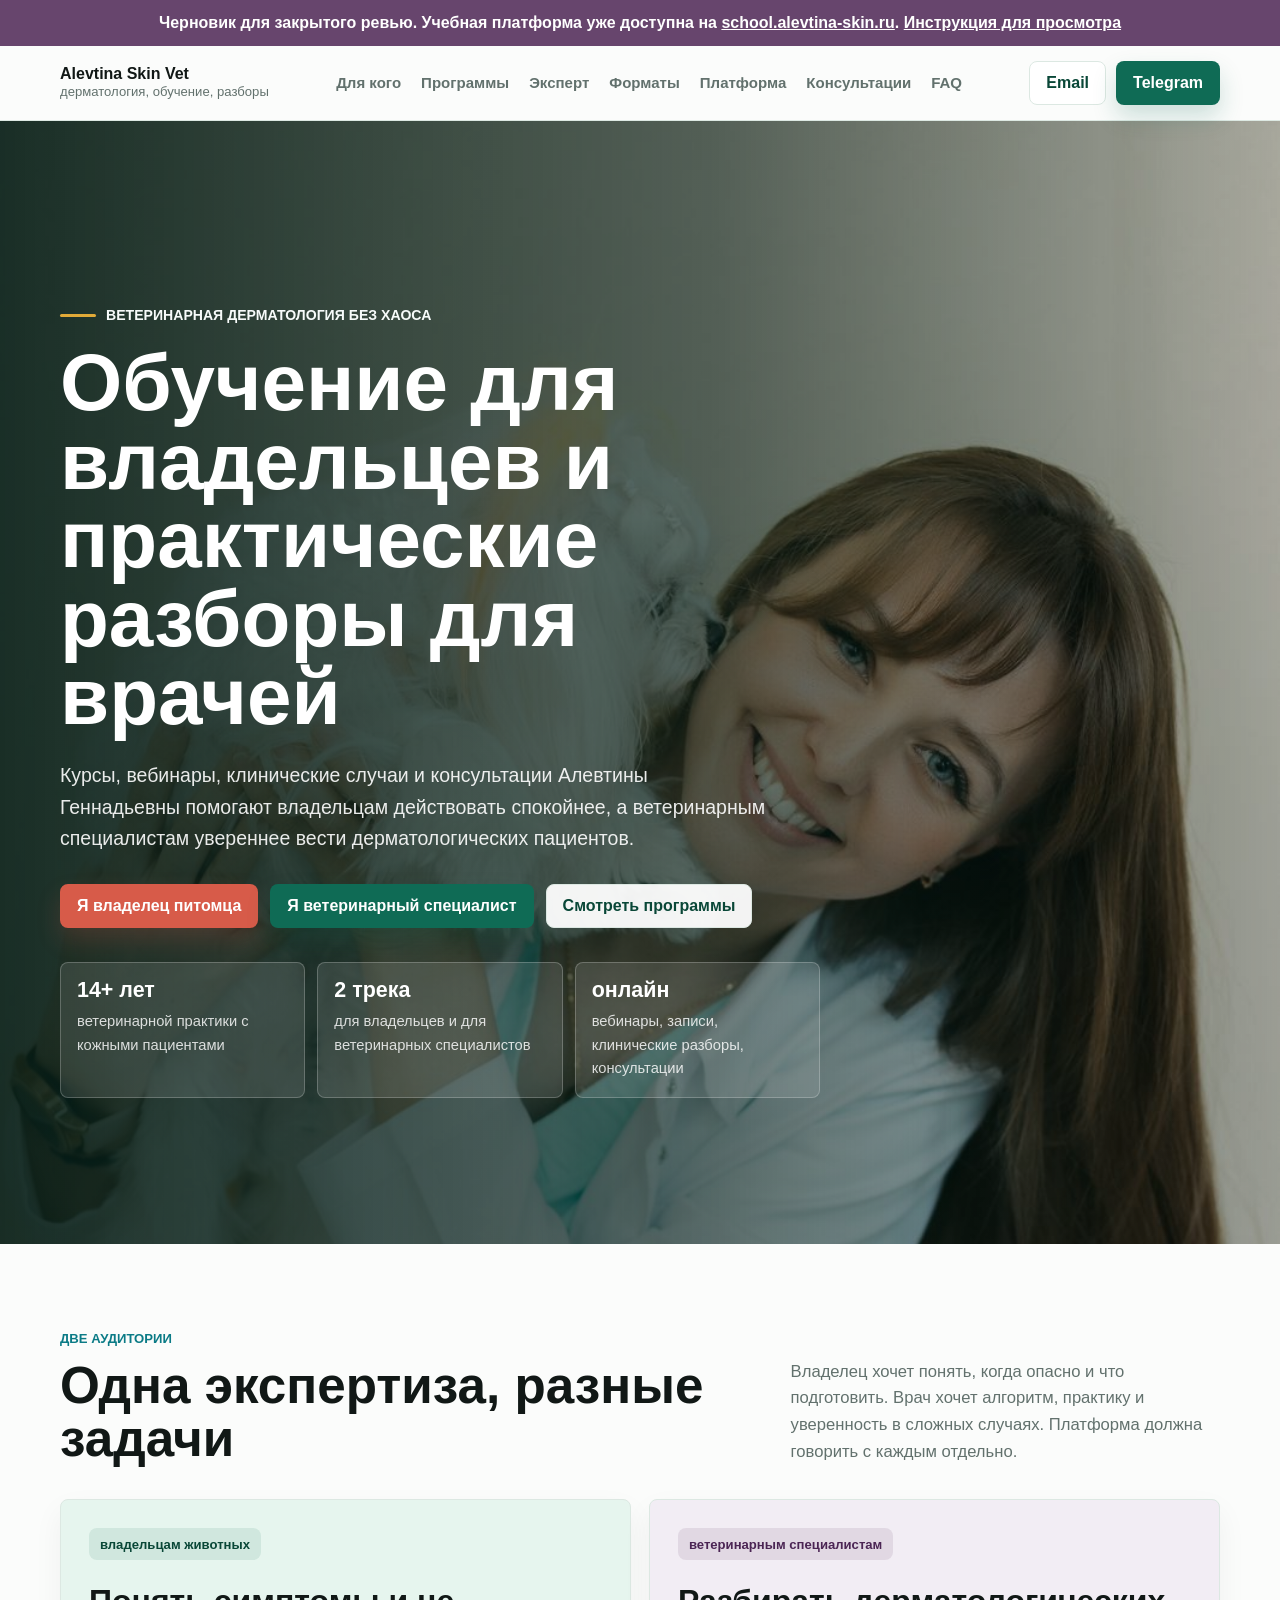
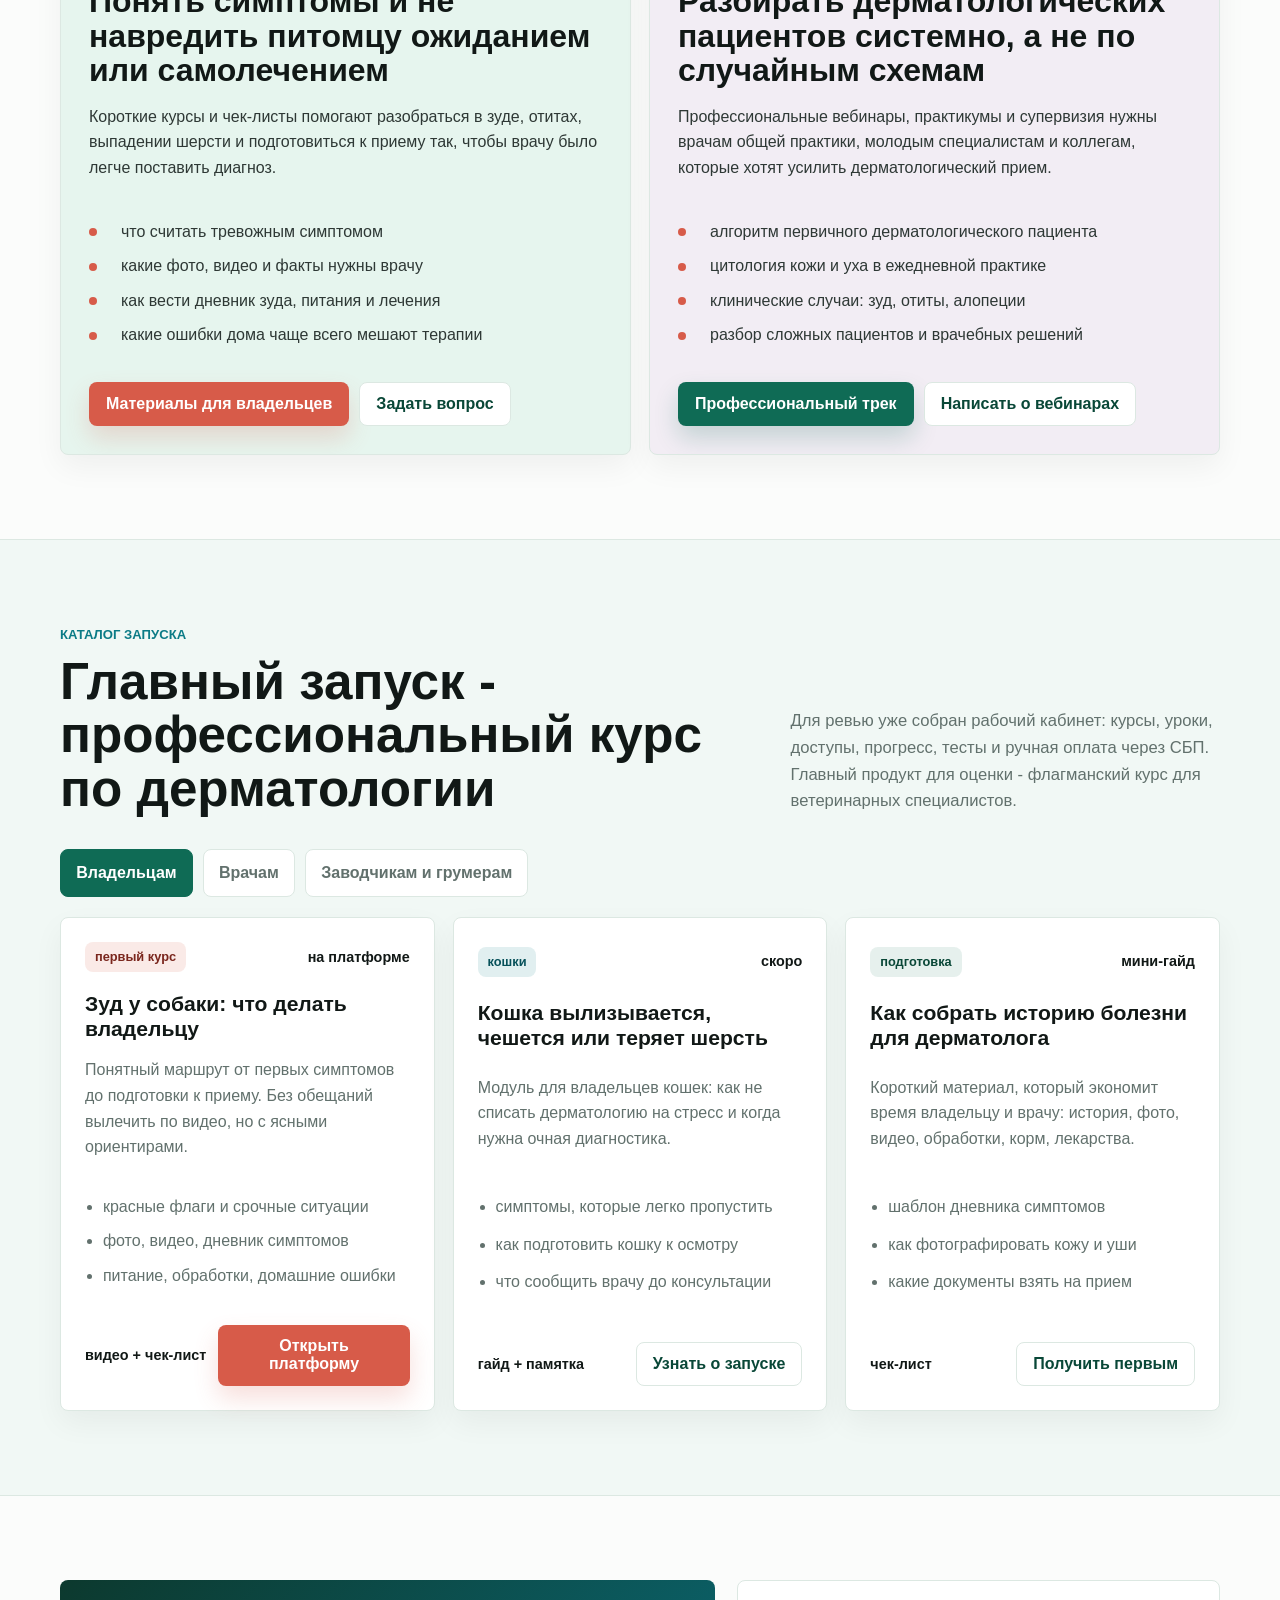
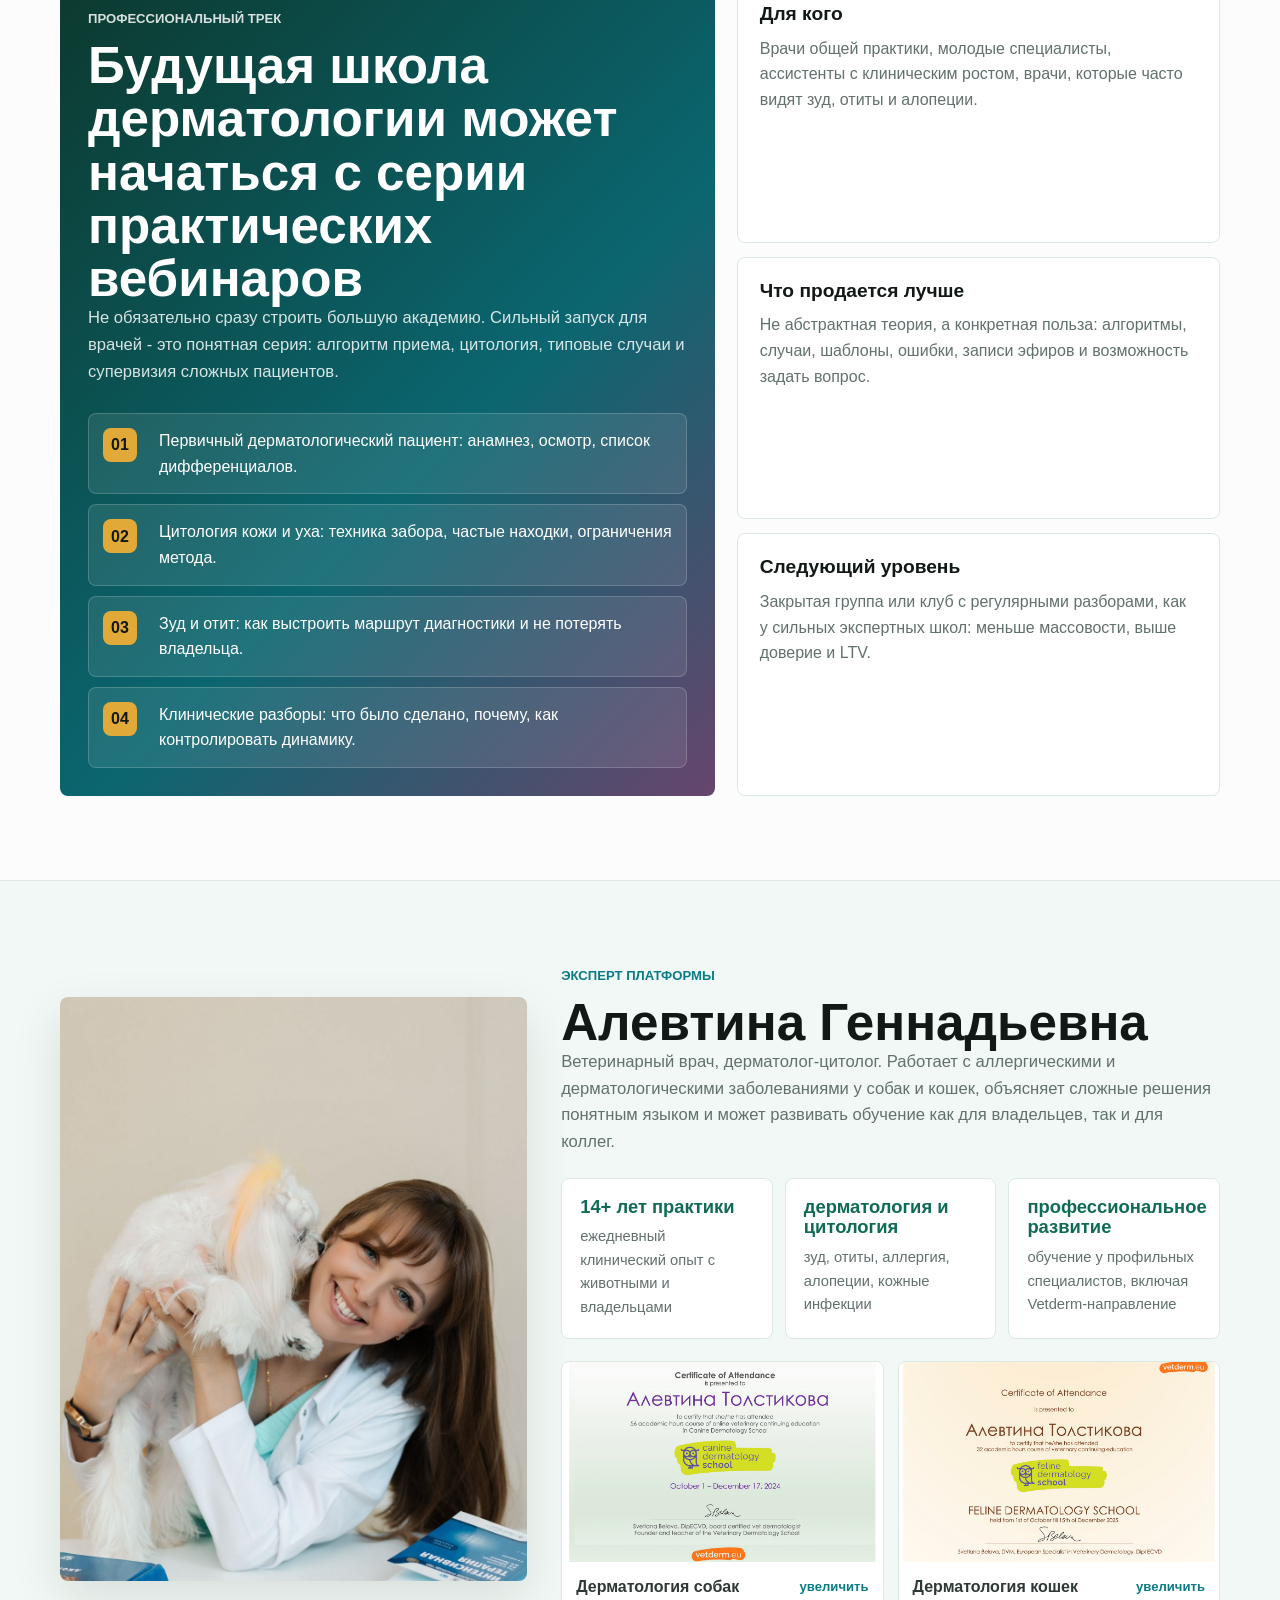
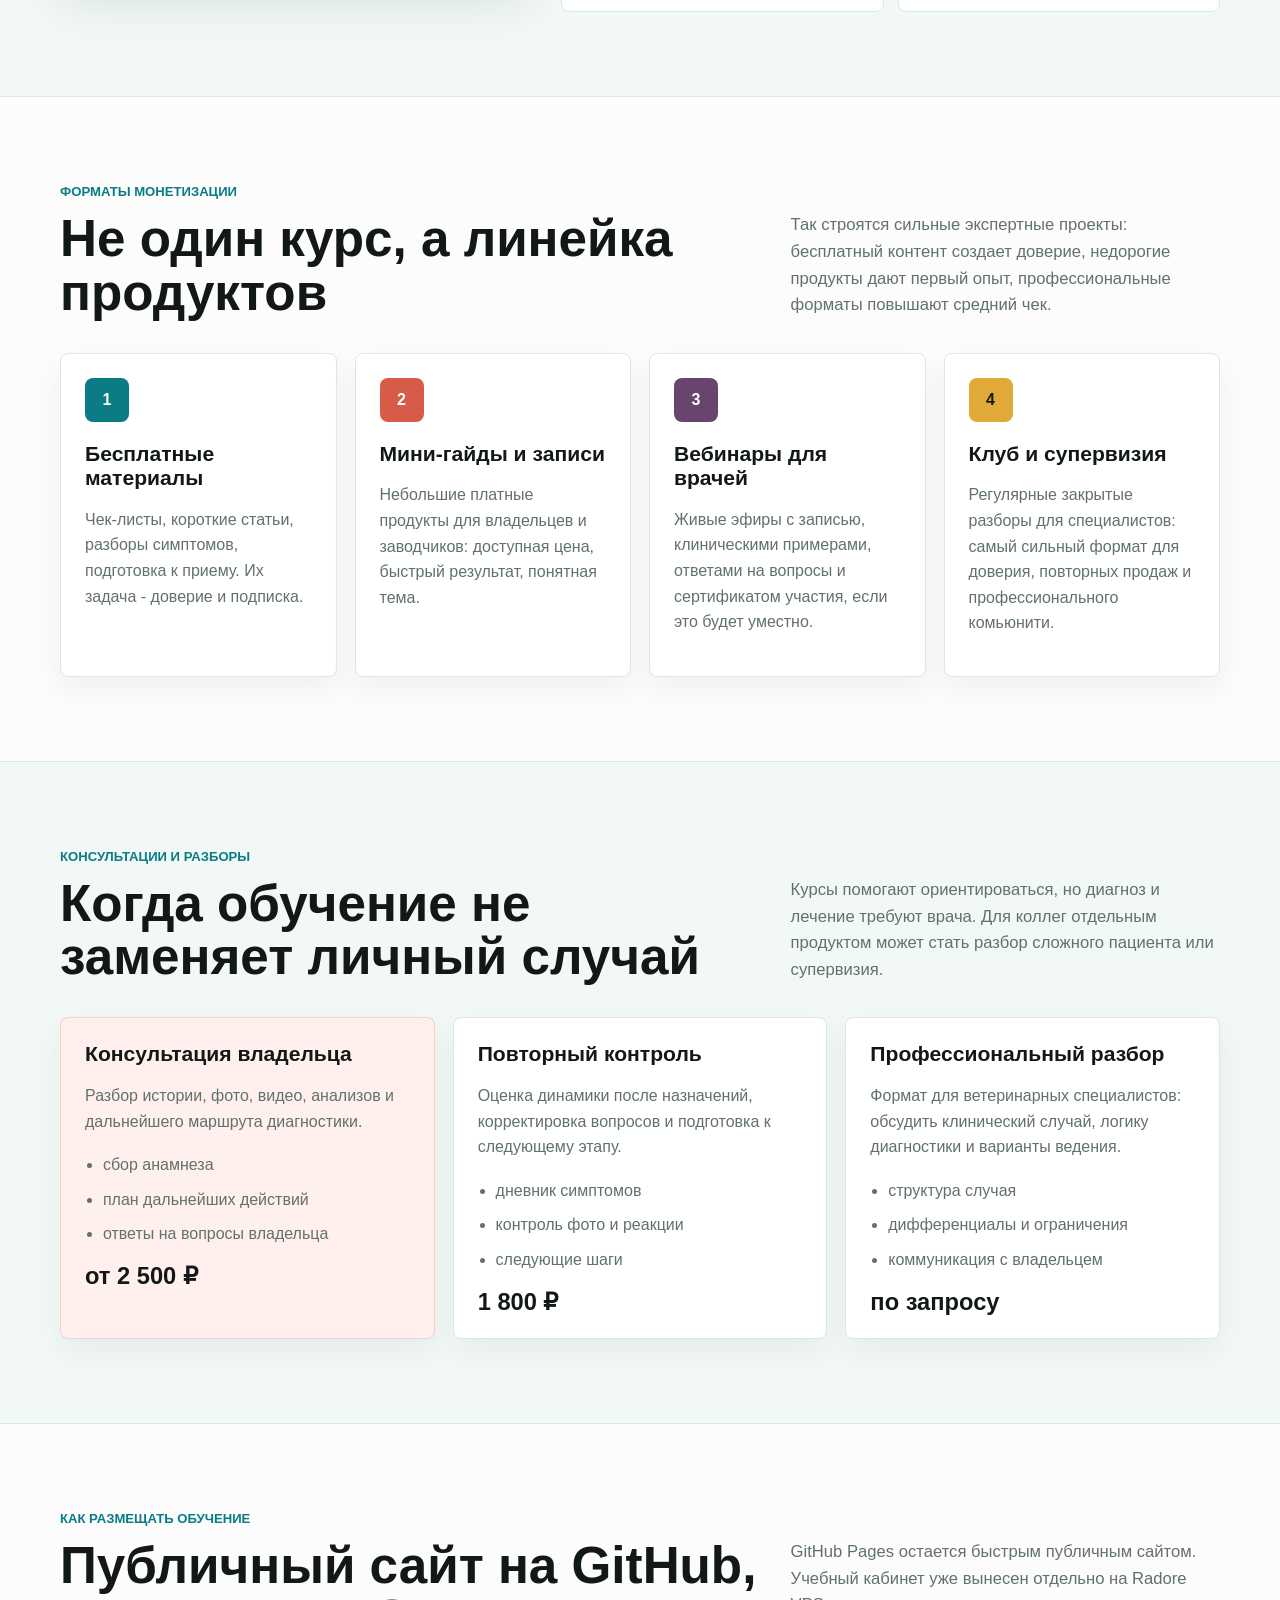
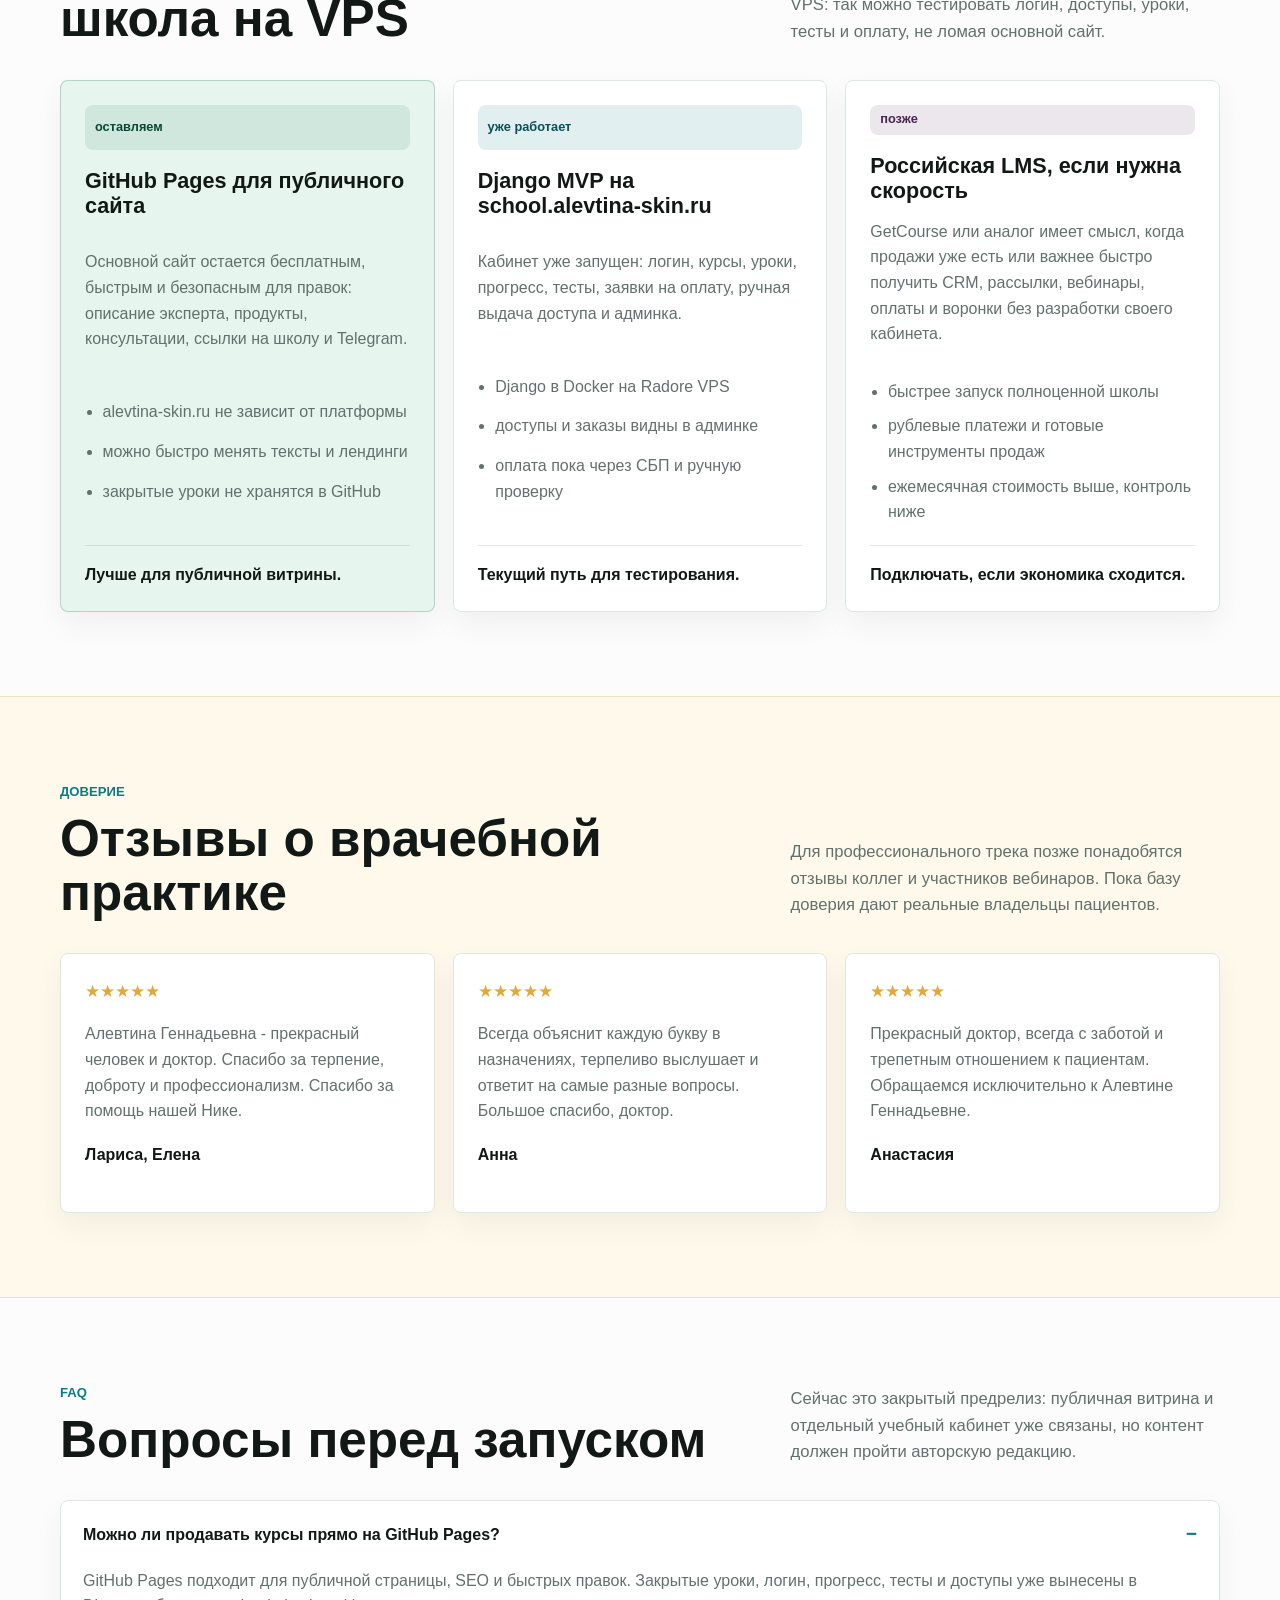
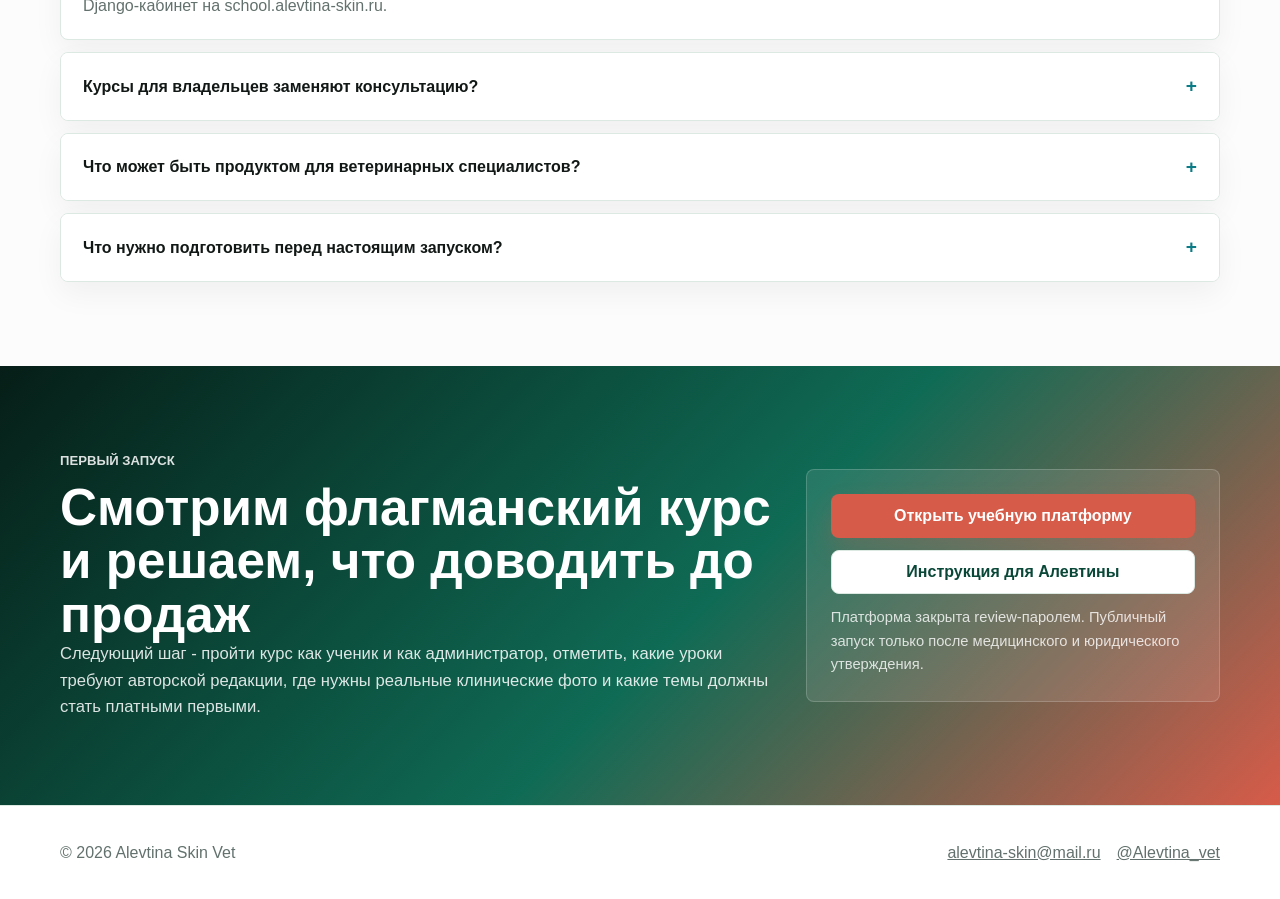
==== commit c562632f: "Align review site with school platform" ====
--- a/index.html
+++ b/index.html
@@ -1208,7 +1208,7 @@
 </head>
 <body>
     <div class="review-banner">
-        Черновик для закрытого ревью. Не опубликованная версия. <a href="course-review.html">Открыть черновик курсов</a>
+        Черновик для закрытого ревью. Учебная платформа уже доступна на <a href="https://school.alevtina-skin.ru/" target="_blank" rel="noopener noreferrer">school.alevtina-skin.ru</a>. <a href="course-review.html">Инструкция для просмотра</a>
     </div>
     <header class="site-header">
         <div class="container">
@@ -1322,10 +1322,10 @@
                 <div class="section-intro">
                     <div>
                         <p class="section-kicker">каталог запуска</p>
-                        <h2 class="section-title" id="products-title">Первые продукты можно запускать по трекам</h2>
+                        <h2 class="section-title" id="products-title">Главный запуск - профессиональный курс по дерматологии</h2>
                     </div>
                     <p class="section-copy">
-                        Сейчас лучше собрать интерес и предзапись. После утверждения тем подключаются оплата, доступ к урокам и личный кабинет или внешний LMS.
+                        Для ревью уже собран рабочий кабинет: курсы, уроки, доступы, прогресс, тесты и ручная оплата через СБП. Главный продукт для оценки - флагманский курс для ветеринарных специалистов.
                     </p>
                 </div>
 
@@ -1340,7 +1340,7 @@
                         <article class="product-card">
                             <div class="product-topline">
                                 <span class="tag coral">первый курс</span>
-                                <span class="status">предзапись</span>
+                                <span class="status">на платформе</span>
                             </div>
                             <h3>Зуд у собаки: что делать владельцу</h3>
                             <p>Понятный маршрут от первых симптомов до подготовки к приему. Без обещаний вылечить по видео, но с ясными ориентирами.</p>
@@ -1351,7 +1351,7 @@
                             </ul>
                             <div class="product-footer">
                                 <span class="status">видео + чек-лист</span>
-                                <a class="btn btn-coral" href="owners/itching-dog.html">Подробнее</a>
+                                <a class="btn btn-coral" href="https://school.alevtina-skin.ru/" target="_blank" rel="noopener noreferrer">Открыть платформу</a>
                             </div>
                         </article>
                         <article class="product-card">
@@ -1395,19 +1395,19 @@
                     <div class="product-grid">
                         <article class="product-card">
                             <div class="product-topline">
-                                <span class="tag plum">вебинар</span>
-                                <span class="status">пилот</span>
-                            </div>
-                            <h3>Алгоритм первичного дерматологического пациента</h3>
-                            <p>Для врачей общей практики: как структурировать прием, какие вопросы задать, где не торопиться с терапией.</p>
+                                <span class="tag plum">флагманский курс</span>
+                                <span class="status">на платформе</span>
+                            </div>
+                            <h3>Практическая дерматология собак и кошек для ветеринарного врача</h3>
+                            <p>12 уроков для студентов, интернов и врачей общей практики: прием, цитология, зуд, отит, пиодермия, аллергический пациент, кейсы и тесты.</p>
                             <ul>
-                                <li>анамнез и осмотр без лишнего шума</li>
-                                <li>первичные дифференциалы</li>
-                                <li>план диагностики и коммуникация с владельцем</li>
+                                <li>модули, клинические задачи и чек-листы</li>
+                                <li>тесты внутри уроков и прогресс в кабинете</li>
+                                <li>источники и авторская редакция перед продажей</li>
                             </ul>
                             <div class="product-footer">
-                                <span class="status">живой эфир + запись</span>
-                                <a class="btn btn-primary" href="doctors/dermatology-first-appointment.html">Подробнее</a>
+                                <span class="status">18 ак. ч. · beta</span>
+                                <a class="btn btn-primary" href="https://school.alevtina-skin.ru/" target="_blank" rel="noopener noreferrer">Открыть платформу</a>
                             </div>
                         </article>
                         <article class="product-card">
@@ -1424,7 +1424,7 @@
                             </ul>
                             <div class="product-footer">
                                 <span class="status">уроки + случаи</span>
-                                <a class="btn btn-secondary" href="https://t.me/Alevtina_vet" target="_blank" rel="noopener noreferrer">Написать</a>
+                                <a class="btn btn-secondary" href="course-review.html">Как смотреть</a>
                             </div>
                         </article>
                         <article class="product-card">
@@ -1441,7 +1441,7 @@
                             </ul>
                             <div class="product-footer">
                                 <span class="status">закрытая группа</span>
-                                <a class="btn btn-secondary" href="mailto:alevtina-skin@mail.ru?subject=Клуб%20клинических%20разборов">В лист ожидания</a>
+                                <a class="btn btn-secondary" href="https://school.alevtina-skin.ru/" target="_blank" rel="noopener noreferrer">Смотреть MVP</a>
                             </div>
                         </article>
                     </div>
@@ -1681,34 +1681,34 @@
                 <div class="section-intro">
                     <div>
                         <p class="section-kicker">как размещать обучение</p>
-                        <h2 class="section-title" id="hosting-title">Начинаем дешево, платформу строим только после спроса</h2>
+                        <h2 class="section-title" id="hosting-title">Публичный сайт на GitHub, школа на VPS</h2>
                     </div>
                     <p class="section-copy">
-                        GitHub Pages оставляем как бесплатный публичный сайт на alevtina-skin.ru. Сначала собираем заявки и вручную проверяем платежеспособный спрос. Потом либо строим свой минимальный кабинет, либо подключаем российскую LMS.
+                        GitHub Pages остается быстрым публичным сайтом. Учебный кабинет уже вынесен отдельно на Radore VPS: так можно тестировать логин, доступы, уроки, тесты и оплату, не ломая основной сайт.
                     </p>
                 </div>
                 <div class="hosting-grid">
                     <article class="hosting-card recommended">
-                        <span class="tag">самый дешевый старт</span>
-                        <h3>Ручной пилот без подписки на LMS</h3>
-                        <p>Первый курс или вебинар можно продать через лендинг, Telegram/email и ручное подтверждение оплаты. Это некрасиво, но дешево и быстро проверяет спрос.</p>
+                        <span class="tag">оставляем</span>
+                        <h3>GitHub Pages для публичного сайта</h3>
+                        <p>Основной сайт остается бесплатным, быстрым и безопасным для правок: описание эксперта, продукты, консультации, ссылки на школу и Telegram.</p>
                         <ul>
-                            <li>заявки с сайта идут в Telegram или email</li>
-                            <li>оплата и доступ выдаются вручную</li>
-                            <li>видео и PDF не храним в GitHub</li>
+                            <li>alevtina-skin.ru не зависит от платформы</li>
+                            <li>можно быстро менять тексты и лендинги</li>
+                            <li>закрытые уроки не хранятся в GitHub</li>
                         </ul>
-                        <div class="hosting-verdict">Минимальный фиксированный расход.</div>
+                        <div class="hosting-verdict">Лучше для публичной витрины.</div>
                     </article>
                     <article class="hosting-card">
-                        <span class="tag blue">строим свое</span>
-                        <h3>Собственный MVP на school.alevtina-skin.ru</h3>
-                        <p>После первых продаж можно сделать небольшой кабинет: логин, курсы, уроки, доступы и админку. Платежи сначала отмечаются вручную, затем подключается ЮKassa или CloudPayments.</p>
+                        <span class="tag blue">уже работает</span>
+                        <h3>Django MVP на school.alevtina-skin.ru</h3>
+                        <p>Кабинет уже запущен: логин, курсы, уроки, прогресс, тесты, заявки на оплату, ручная выдача доступа и админка.</p>
                         <ul>
-                            <li>Django, PostgreSQL, nginx, российский VPS</li>
-                            <li>админ выдает доступы и видит учеников</li>
-                            <li>ниже ежемесячные расходы, больше ответственности</li>
+                            <li>Django в Docker на Radore VPS</li>
+                            <li>доступы и заказы видны в админке</li>
+                            <li>оплата пока через СБП и ручную проверку</li>
                         </ul>
-                        <div class="hosting-verdict">Лучший баланс цены и контроля.</div>
+                        <div class="hosting-verdict">Текущий путь для тестирования.</div>
                     </article>
                     <article class="hosting-card">
                         <span class="tag plum">позже</span>
@@ -1764,7 +1764,7 @@
                         <h2 class="section-title" id="faq-title">Вопросы перед запуском</h2>
                     </div>
                     <p class="section-copy">
-                        Сейчас это честный предзапуск: мы показываем направление, собираем спрос и не обещаем закрытый доступ до выбора платформы.
+                        Сейчас это закрытый предрелиз: публичная витрина и отдельный учебный кабинет уже связаны, но контент должен пройти авторскую редакцию.
                     </p>
                 </div>
                 <div class="faq-list">
@@ -1774,7 +1774,7 @@
                             <span aria-hidden="true">−</span>
                         </button>
                         <div class="faq-answer">
-                            GitHub Pages подходит для публичной страницы, SEO и предзаписи. Безопасные платежи, личные кабинеты и закрытые уроки лучше делать через внешний LMS или backend.
+                            GitHub Pages подходит для публичной страницы, SEO и быстрых правок. Закрытые уроки, логин, прогресс, тесты и доступы уже вынесены в Django-кабинет на school.alevtina-skin.ru.
                         </div>
                     </article>
                     <article class="faq-item">
@@ -1792,7 +1792,7 @@
                             <span aria-hidden="true">+</span>
                         </button>
                         <div class="faq-answer">
-                            Вебинары, записи, практикумы по цитологии, клинические разборы, закрытая группа, супервизия сложных случаев и серия занятий по алгоритму дерматологического приема.
+                            Главный продукт для ревью сейчас - курс "Практическая дерматология собак и кошек для ветеринарного врача": 12 уроков, кейсы, чек-листы, тесты и источники. Позже можно добавить вебинары, разборы и клуб.
                         </div>
                     </article>
                     <article class="faq-item">
@@ -1801,7 +1801,7 @@
                             <span aria-hidden="true">+</span>
                         </button>
                         <div class="faq-answer">
-                            Утвердить первые темы, цены, форматы, медицинский дисклеймер, оферту, обработку персональных данных, способ оплаты, видео-хостинг и доступ к материалам.
+                            Утвердить медицинский контент, цены, оферту, обработку персональных данных, дисклеймер, видео-хостинг, финальный способ оплаты и правила выдачи сертификатов.
                         </div>
                     </article>
                 </div>
@@ -1813,15 +1813,15 @@
                 <div class="cta-layout">
                     <div>
                         <p class="section-kicker">первый запуск</p>
-                        <h2 class="section-title" id="cta-title">Собираем интерес к первым курсам, вебинарам и разборам</h2>
+                        <h2 class="section-title" id="cta-title">Смотрим флагманский курс и решаем, что доводить до продаж</h2>
                         <p class="section-copy">
-                            Напишите, кто вы: владелец, ветеринарный специалист, заводчик или грумер. Так проще выбрать первую тему, формат и уровень сложности.
+                            Следующий шаг - пройти курс как ученик и как администратор, отметить, какие уроки требуют авторской редакции, где нужны реальные клинические фото и какие темы должны стать платными первыми.
                         </p>
                     </div>
                     <div class="cta-actions">
-                        <a class="btn btn-coral" href="https://t.me/Alevtina_vet" target="_blank" rel="noopener noreferrer">Написать в Telegram</a>
-                        <a class="btn btn-secondary" href="mailto:alevtina-skin@mail.ru?subject=Интерес%20к%20обучению%20Alevtina%20Skin%20Vet">Отправить email</a>
-                        <span>Оплата, личный кабинет и закрытый доступ будут подключены после утверждения продуктовой модели.</span>
+                        <a class="btn btn-coral" href="https://school.alevtina-skin.ru/" target="_blank" rel="noopener noreferrer">Открыть учебную платформу</a>
+                        <a class="btn btn-secondary" href="course-review.html">Инструкция для Алевтины</a>
+                        <span>Платформа закрыта review-паролем. Публичный запуск только после медицинского и юридического утверждения.</span>
                     </div>
                 </div>
             </div>
